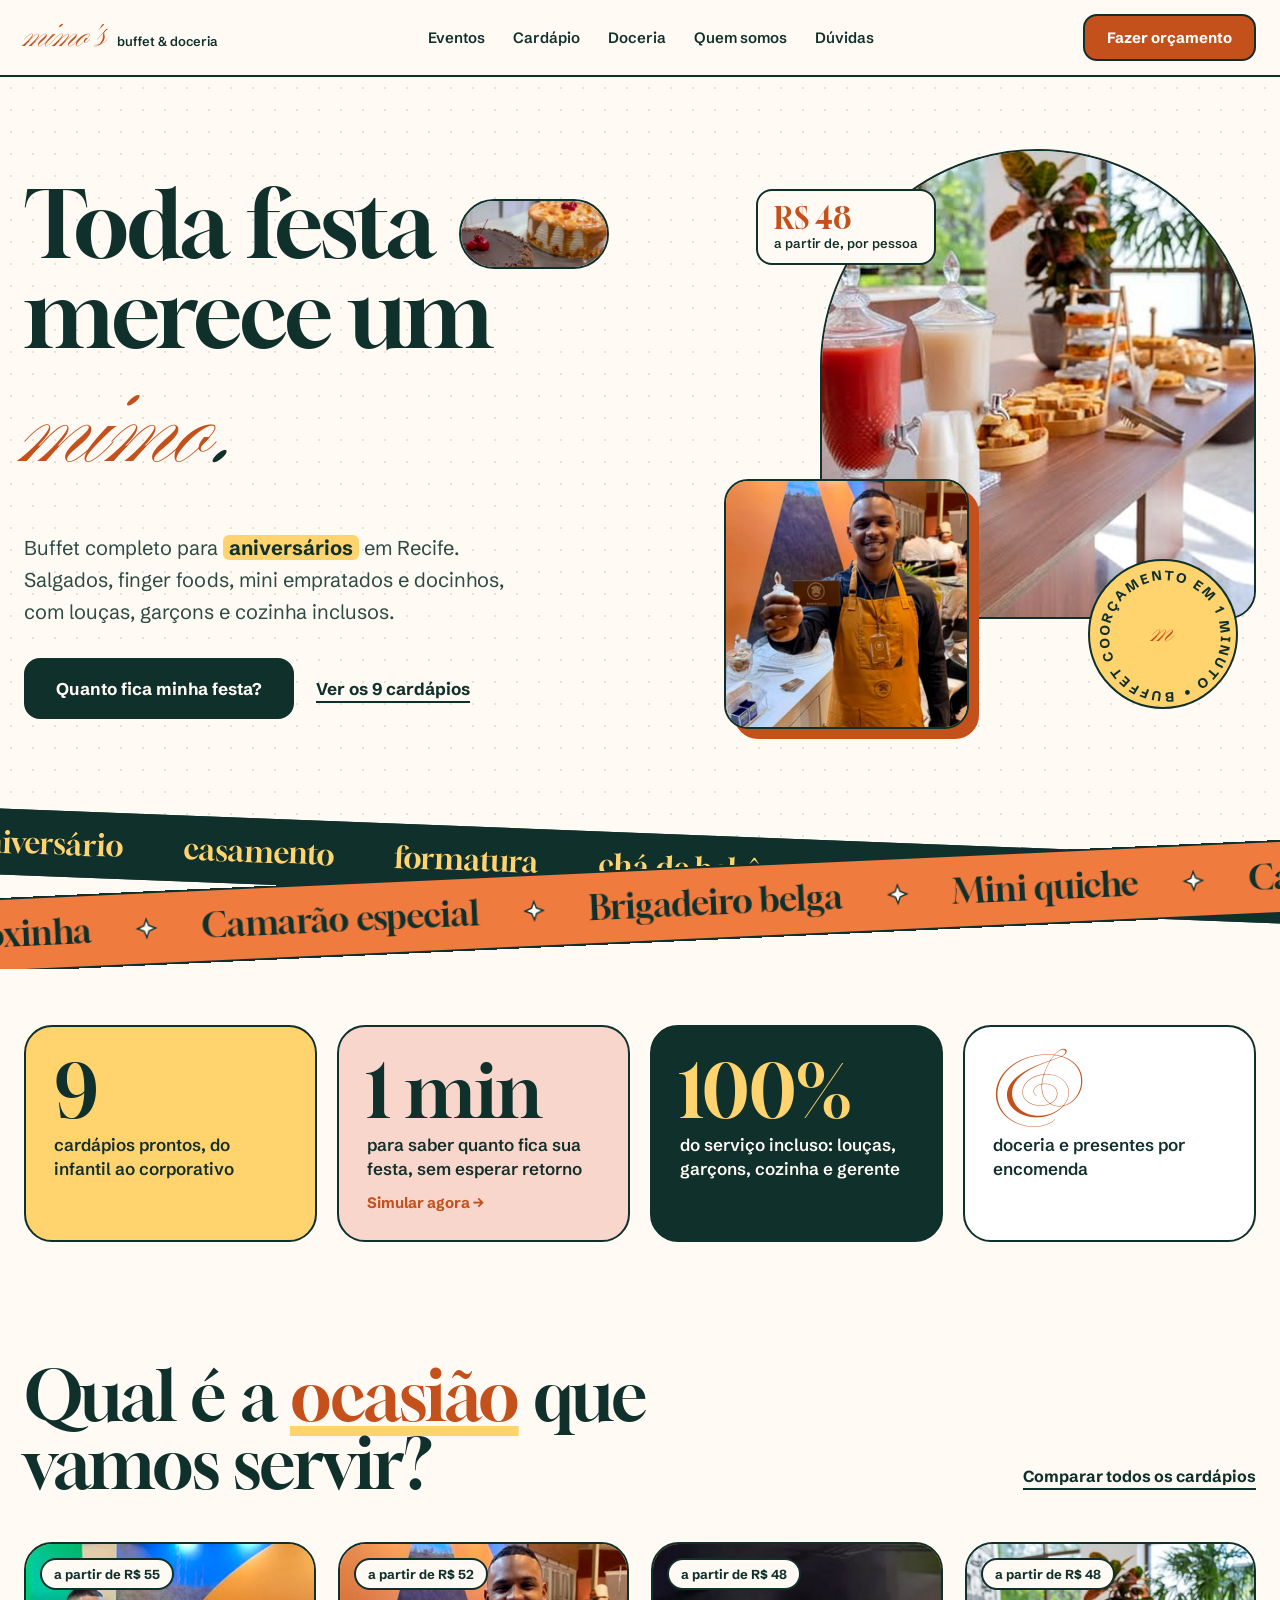
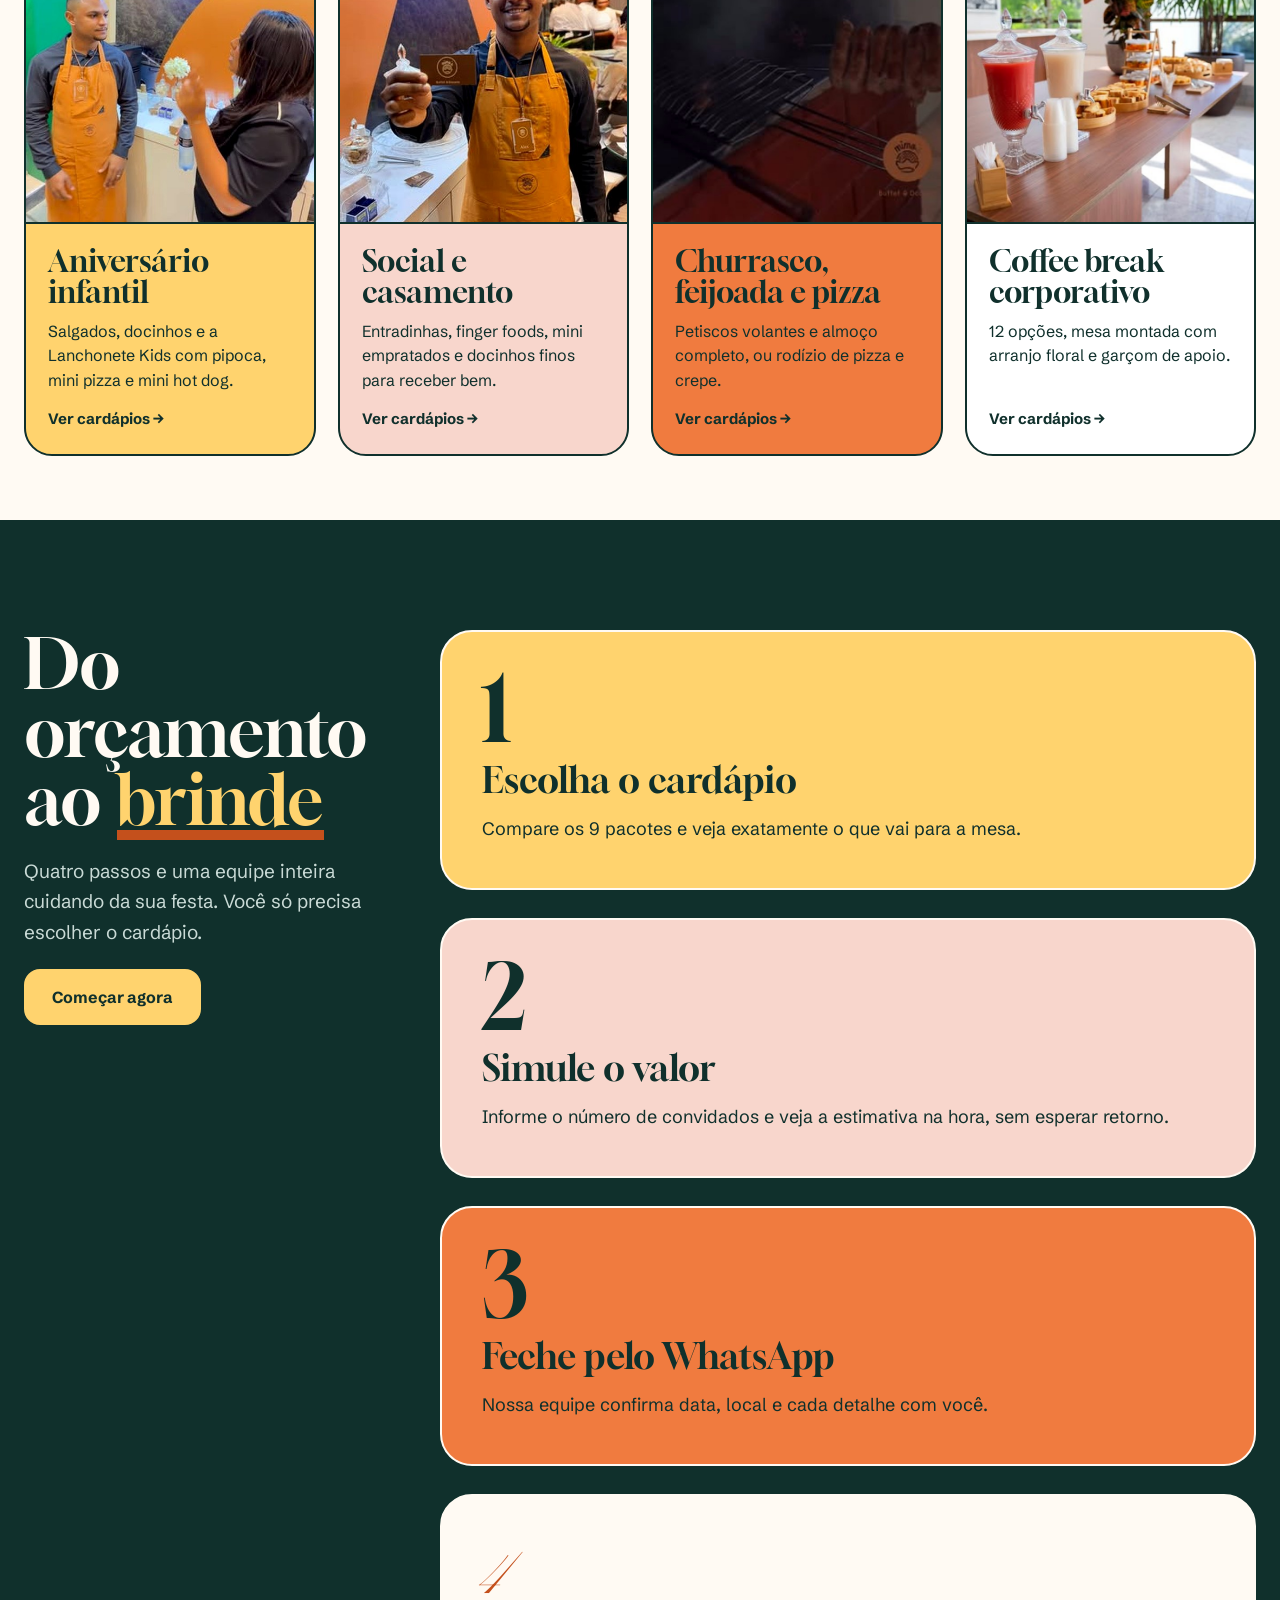
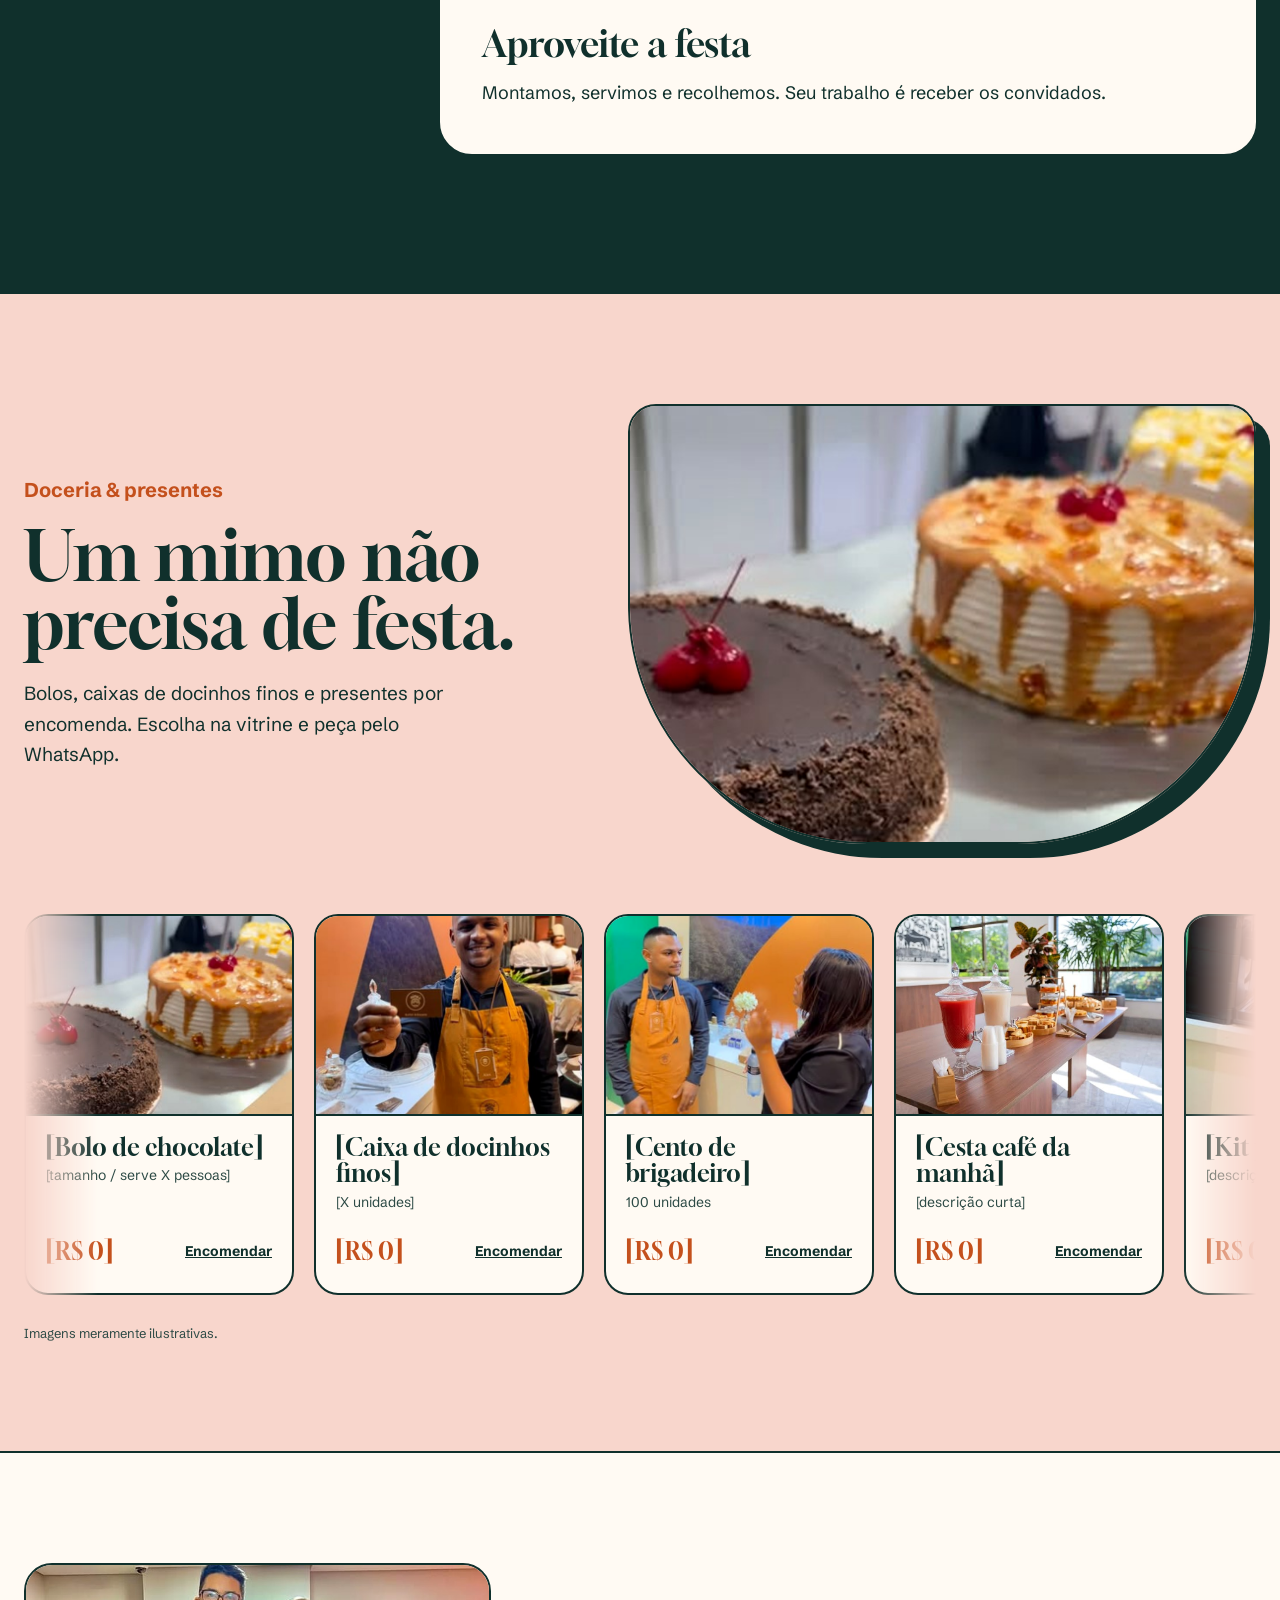
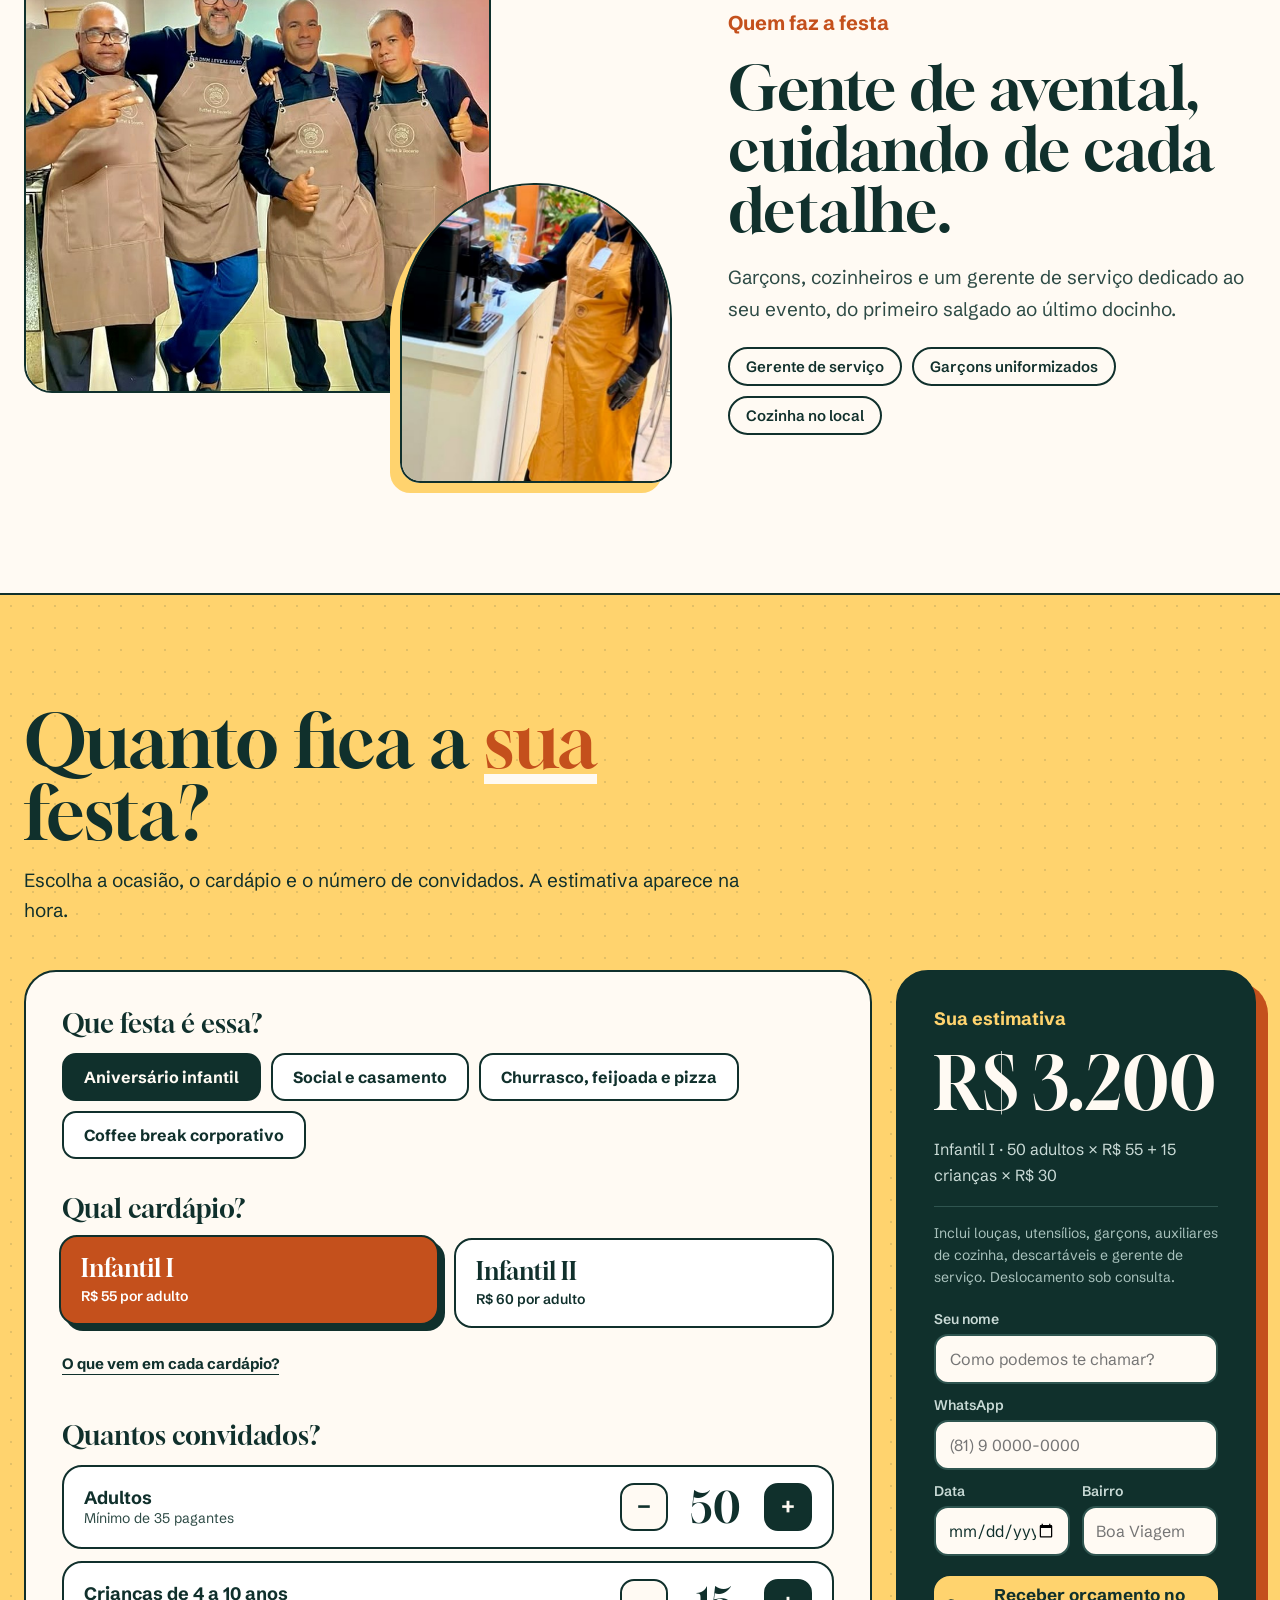
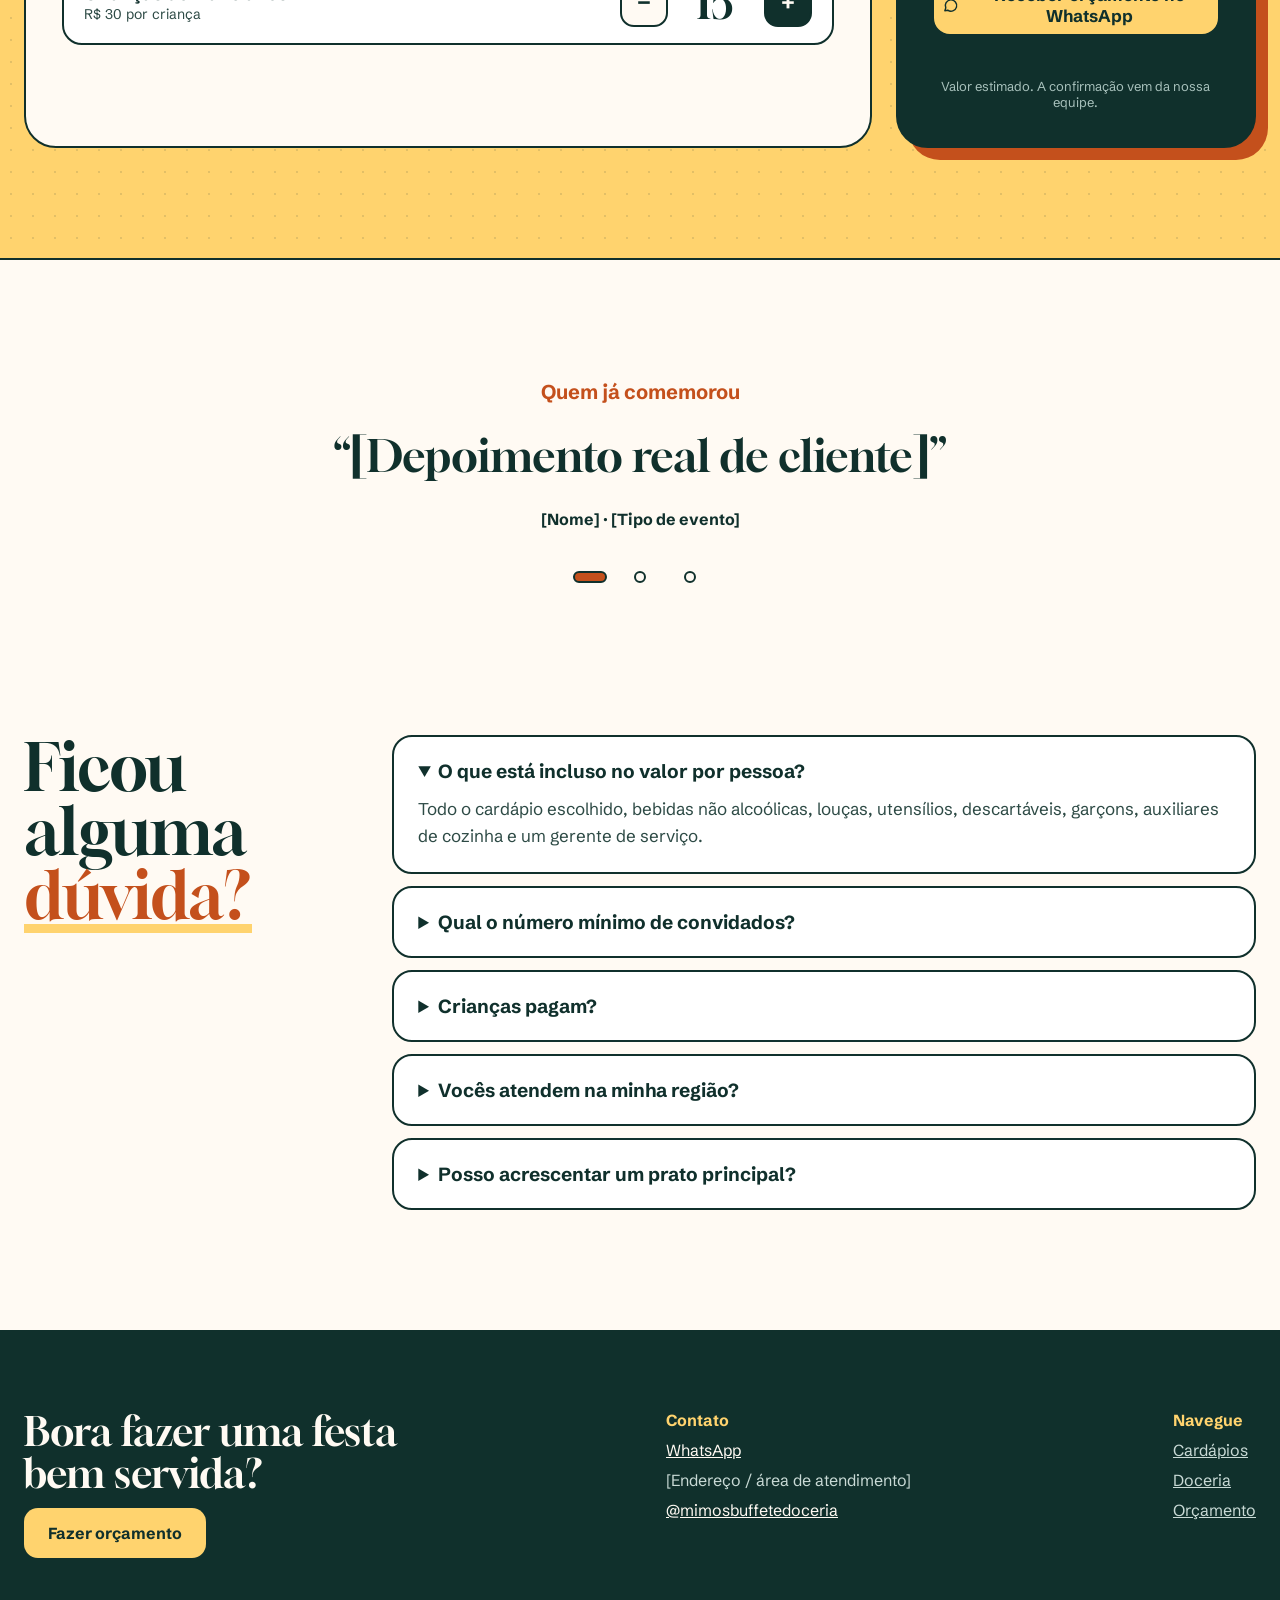
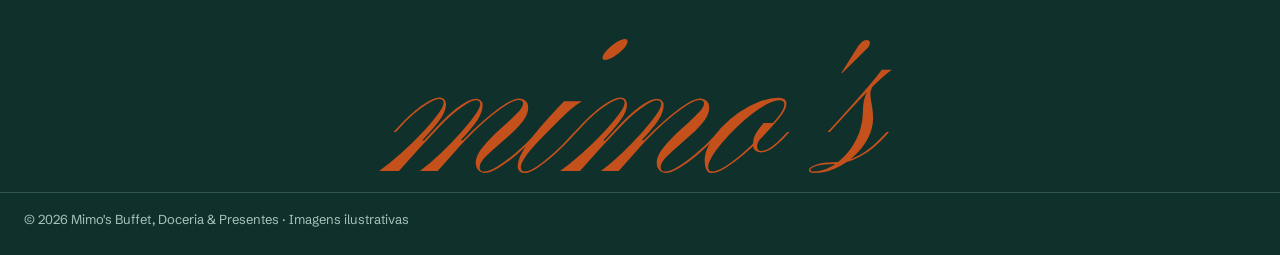
==== index.html @ 60d262df "Add files via upload" ====
<!doctype html>
<html lang="pt-BR">
<head>
<meta charset="utf-8">
<meta name="viewport" content="width=device-width, initial-scale=1">
<title>Mimo's Buffet &amp; Doceria | Buffet completo para festas em Recife</title>
<meta name="description" content="Buffet completo para aniversários, casamentos, chás de bebê e eventos corporativos em Recife. 9 cardápios a partir de R$ 48 por pessoa, com louças, garçons e cozinha inclusos. Simule seu orçamento em 1 minuto.">
<meta property="og:title" content="Mimo's Buffet &amp; Doceria">
<meta property="og:description" content="Buffet completo para festas em Recife. Simule seu orçamento em 1 minuto.">
<meta property="og:image" content="img/mesa.jpg">
<meta property="og:type" content="website">
<meta name="theme-color" content="#10302C">
<link rel="preconnect" href="https://fonts.googleapis.com">
<link rel="preconnect" href="https://fonts.gstatic.com" crossorigin>
<link href="https://fonts.googleapis.com/css2?family=Gloock&amp;family=Ballet:opsz@16..72&amp;family=Schibsted+Grotesk:wght@400;500;600;700&amp;display=swap" rel="stylesheet">
<link rel="stylesheet" href="assets/site.css">
</head>
<body>
<div style="width: 100%; overflow-x: clip">

<header style="position: sticky; top: 0; z-index: 20; background: #FFFAF3; border-bottom: 2px solid #10302C">
<div class="m-hdr" style="max-width: 1280px; margin: 0 auto; padding: 14px 24px; display: flex; flex-wrap: wrap; align-items: center; justify-content: space-between; gap: 16px">
<a href="#topo" aria-label="Mimo's — início" style="text-decoration: none; display: flex; align-items: baseline; gap: 10px">
<span style="font-family: 'Ballet', cursive; font-size: 44px; line-height: 1; color: #C4501C">mimo's</span>
<span class="m-hide" style="font-size: 13px; font-weight: 600; color: #10302C">buffet &amp; doceria</span>
</a>
<nav class="m-hide" aria-label="Principal" style="display: flex; flex-wrap: wrap; gap: 28px; font-size: 15px; font-weight: 600">
<a href="#eventos" style="color: #10302C; text-decoration: none">Eventos</a>
<a href="cardapio.html" style="color: #10302C; text-decoration: none">Cardápio</a>
<a href="#doceria" style="color: #10302C; text-decoration: none">Doceria</a>
<a href="#equipe" style="color: #10302C; text-decoration: none">Quem somos</a>
<a href="#duvidas" style="color: #10302C; text-decoration: none">Dúvidas</a>
</nav>
<a class="btn" href="#orcamento" style="background: #C4501C; color: #FFFFFF; text-decoration: none; font-weight: 700; font-size: 15px; padding: 12px 22px; border: 2px solid #10302C; border-radius: 14px; min-height: 46px; display: inline-flex; align-items: center">Fazer orçamento</a>
</div>
</header>

<main>
<section id="topo" class="dots" style="position: relative; overflow: hidden">
<div class="m-hero" style="max-width: 1280px; margin: 0 auto; padding: 72px 24px 120px; display: flex; flex-wrap: wrap; gap: 48px; align-items: center">
<div style="flex: 1 1 560px; min-width: 0; display: flex; flex-direction: column; gap: 30px">
<h1 class="rise" style="margin: 0; font-family: 'Gloock', serif; font-weight: 400; font-size: clamp(52px, 8vw, 92px); line-height: 0.98; letter-spacing: -0.02em">Toda festa
<span class="m-pill" style="display: inline-block; vertical-align: middle; width: 150px; height: 70px; border-radius: 999px; overflow: hidden; border: 2px solid #10302C; margin: 0 6px"><img src="img/bolos.jpg" alt="" style="width: 100%; height: 100%; object-fit: cover; display: block"></span>
merece um
<span style="display: block; font-family: 'Ballet', cursive; font-size: clamp(100px, 13vw, 150px); line-height: 0.9; color: #C4501C; margin-top: 8px">mimo<span style="color: #10302C">.</span></span>
</h1>
<p class="rise d1" style="margin: 0; font-size: 20px; line-height: 1.6; color: #2D4A45; max-width: 520px">Buffet completo para <span class="word" id="word">aniversários</span> em Recife. Salgados, finger foods, mini empratados e docinhos, com louças, garçons e cozinha inclusos.</p>
<div class="rise d2" style="display: flex; flex-wrap: wrap; gap: 14px; align-items: center">
<a class="btn" href="#orcamento" style="background: #10302C; color: #FFFAF3; text-decoration: none; font-weight: 700; font-size: 17px; padding: 18px 30px; border: 2px solid #10302C; border-radius: 16px; min-height: 56px; display: inline-flex; align-items: center">Quanto fica minha festa?</a>
<a href="cardapio.html" style="color: #10302C; font-weight: 700; font-size: 17px; text-decoration-thickness: 2px; text-underline-offset: 6px; min-height: 44px; display: inline-flex; align-items: center; padding: 0 8px">Ver os 9 cardápios</a>
</div>
</div>

<div class="rise d2 m-hvis" style="flex: 1 1 440px; min-width: 0; position: relative; height: 600px">
<div class="px m-arch" style="position: absolute; right: 0; top: 0; width: 82%; height: 470px; border-radius: 220px 220px 28px 28px; overflow: hidden; border: 2px solid #10302C; background: #F8D6CC">
<img class="slide on" src="img/mesa.jpg" alt="Mesa de coffee break montada pelo Mimo's">
<img class="slide" src="img/bolos.jpg" alt="Bolos da doceria Mimo's" loading="lazy">
<img class="slide" src="img/atendimento.jpg" alt="Equipe servindo doces em evento" loading="lazy">
<img class="slide" src="img/cafe.jpg" alt="Atendente preparando café no evento" loading="lazy">
</div>
<div class="pxs m-small" style="position: absolute; left: 0; bottom: 20px; width: 46%; height: 250px; border-radius: 24px; overflow: hidden; border: 2px solid #10302C; box-shadow: 10px 10px 0 #C4501C; background: #FFD36E">
<img src="img/servico.jpg" alt="Garçom do Mimo's apresentando um doce" style="width: 100%; height: 100%; object-fit: cover; display: block">
</div>
<div class="m-badge" style="position: absolute; right: 18px; bottom: 40px; width: 150px; height: 150px; background: #FFD36E; border: 2px solid #10302C; border-radius: 999px; display: flex; align-items: center; justify-content: center">
<svg class="spin" aria-hidden="true" width="150" height="150" viewBox="0 0 150 150" style="position: absolute; inset: 0"><defs><path id="circ" d="M75,75 m-56,0 a56,56 0 1,1 112,0 a56,56 0 1,1 -112,0"/></defs><text font-family="Schibsted Grotesk, sans-serif" font-size="13.5" font-weight="700" letter-spacing="2.4" fill="#10302C"><textPath href="#circ">ORÇAMENTO EM 1 MINUTO • BUFFET COMPLETO • </textPath></text></svg>
<span style="font-family: 'Ballet', cursive; font-size: 40px; color: #C4501C; position: relative">m</span>
</div>
<div class="float m-float" style="position: absolute; left: 6%; top: 40px; background: #FFFAF3; border: 2px solid #10302C; border-radius: 16px; padding: 12px 16px; display: flex; flex-direction: column; gap: 2px">
<span style="font-family: 'Gloock', serif; font-size: 30px; line-height: 1; color: #C4501C">R$ 48</span>
<span style="font-size: 13px; font-weight: 600">a partir de, por pessoa</span>
</div>
</div>
</div>
</section>

<div aria-hidden="true" style="position: relative; height: 170px; margin-top: -70px; overflow: hidden">
<div style="position: absolute; left: -5%; right: -5%; top: 34px; background: #10302C; transform: rotate(2.2deg); padding: 16px 0; border-top: 2px solid #10302C; border-bottom: 2px solid #10302C">
<div class="mqr" id="ribbonB"></div>
</div>
<div style="position: absolute; left: -5%; right: -5%; top: 70px; background: #F07B3F; transform: rotate(-2.6deg); padding: 18px 0; border-top: 2px solid #10302C; border-bottom: 2px solid #10302C">
<div class="mq" id="ribbonA"></div>
</div>
</div>

<section aria-label="Destaques" style="max-width: 1280px; margin: 0 auto; padding: 56px 24px 24px">
<div style="display: grid; grid-template-columns: repeat(auto-fit, minmax(230px, 1fr)); gap: 20px">
<div class="rv m-numcard" style="background: #FFD36E; border: 2px solid #10302C; border-radius: 28px; padding: 28px; display: flex; flex-direction: column; gap: 6px"><span style="font-family: 'Gloock', serif; font-size: clamp(44px, 6vw, 72px); line-height: 1">9</span><span style="font-size: 17px; font-weight: 600; line-height: 1.4">cardápios prontos, do infantil ao corporativo</span></div>
<a class="rv card m-numcard" href="#orcamento" style="text-decoration: none; color: #10302C; background: #F8D6CC; border: 2px solid #10302C; border-radius: 28px; padding: 28px; display: flex; flex-direction: column; gap: 6px"><span style="font-family: 'Gloock', serif; font-size: clamp(44px, 6vw, 72px); line-height: 1">1 min</span><span style="font-size: 17px; font-weight: 600; line-height: 1.4">para saber quanto fica sua festa, sem esperar retorno</span><span style="font-size: 15px; font-weight: 700; color: #C4501C; margin-top: 6px">Simular agora →</span></a>
<div class="rv m-numcard" style="background: #10302C; color: #FFFAF3; border: 2px solid #10302C; border-radius: 28px; padding: 28px; display: flex; flex-direction: column; gap: 6px"><span style="font-family: 'Gloock', serif; font-size: clamp(44px, 6vw, 72px); line-height: 1; color: #FFD36E">100%</span><span style="font-size: 17px; font-weight: 600; line-height: 1.4">do serviço incluso: louças, garçons, cozinha e gerente</span></div>
<div class="rv m-numcard" style="background: #FFFFFF; border: 2px solid #10302C; border-radius: 28px; padding: 28px; display: flex; flex-direction: column; gap: 6px"><span style="font-family: 'Ballet', cursive; font-size: clamp(44px, 6vw, 72px); line-height: 1; color: #C4501C">&amp;</span><span style="font-size: 17px; font-weight: 600; line-height: 1.4">doceria e presentes por encomenda</span></div>
</div>
</section>

<section id="eventos" class="m-sec" style="max-width: 1280px; margin: 0 auto; padding: 96px 24px 64px">
<div class="rv m-mb" style="display: flex; flex-wrap: wrap; justify-content: space-between; align-items: flex-end; gap: 24px; margin-bottom: 44px">
<h2 style="margin: 0; font-family: 'Gloock', serif; font-weight: 400; font-size: clamp(40px, 6vw, 68px); line-height: 1; letter-spacing: -0.015em; max-width: 760px">Qual é a <span style="color: #C4501C; text-decoration: underline; text-decoration-color: #FFD36E; text-decoration-thickness: 0.14em; text-underline-offset: 0.08em; text-decoration-skip-ink: none">ocasião</span> que vamos servir?</h2>
<a href="cardapio.html" style="color: #10302C; font-weight: 700; font-size: 16px; text-underline-offset: 6px; text-decoration-thickness: 2px; min-height: 44px; display: inline-flex; align-items: center">Comparar todos os cardápios</a>
</div>
<div style="display: grid; grid-template-columns: repeat(auto-fit, minmax(min(100%, 270px), 1fr)); gap: 22px">
<a class="card rv" href="cardapio.html#infantil" style="text-decoration: none; color: #10302C; background: #FFD36E; border: 2px solid #10302C; border-radius: 28px; overflow: hidden; display: flex; flex-direction: column">
<div style="height: 280px; overflow: hidden; border-bottom: 2px solid #10302C; position: relative"><img src="img/atendimento.jpg" alt="Equipe servindo doces" loading="lazy" style="width: 100%; height: 100%; object-fit: cover; display: block"><span style="position: absolute; left: 14px; top: 14px; background: #FFFAF3; border: 2px solid #10302C; border-radius: 999px; padding: 6px 12px; font-size: 13px; font-weight: 700">a partir de R$ 55</span></div>
<div style="padding: 22px 22px 26px; display: flex; flex-direction: column; gap: 10px; flex-grow: 1"><h3 style="margin: 0; font-family: 'Gloock', serif; font-weight: 400; font-size: 30px; line-height: 1.05">Aniversário infantil</h3><p style="margin: 0; font-size: 16px; line-height: 1.55; flex-grow: 1">Salgados, docinhos e a Lanchonete Kids com pipoca, mini pizza e mini hot dog.</p><span style="font-weight: 700; font-size: 15px; margin-top: 6px">Ver cardápios →</span></div>
</a>
<a class="card rv" href="cardapio.html#social" style="text-decoration: none; color: #10302C; background: #F8D6CC; border: 2px solid #10302C; border-radius: 28px; overflow: hidden; display: flex; flex-direction: column">
<div style="height: 280px; overflow: hidden; border-bottom: 2px solid #10302C; position: relative"><img src="img/servico.jpg" alt="Garçom apresentando doce fino" loading="lazy" style="width: 100%; height: 100%; object-fit: cover; display: block"><span style="position: absolute; left: 14px; top: 14px; background: #FFFAF3; border: 2px solid #10302C; border-radius: 999px; padding: 6px 12px; font-size: 13px; font-weight: 700">a partir de R$ 52</span></div>
<div style="padding: 22px 22px 26px; display: flex; flex-direction: column; gap: 10px; flex-grow: 1"><h3 style="margin: 0; font-family: 'Gloock', serif; font-weight: 400; font-size: 30px; line-height: 1.05">Social e casamento</h3><p style="margin: 0; font-size: 16px; line-height: 1.55; flex-grow: 1">Entradinhas, finger foods, mini empratados e docinhos finos para receber bem.</p><span style="font-weight: 700; font-size: 15px; margin-top: 6px">Ver cardápios →</span></div>
</a>
<a class="card rv" href="cardapio.html#tematico" style="text-decoration: none; color: #10302C; background: #F07B3F; border: 2px solid #10302C; border-radius: 28px; overflow: hidden; display: flex; flex-direction: column">
<div style="height: 280px; overflow: hidden; border-bottom: 2px solid #10302C; position: relative"><img src="img/brasa.jpg" alt="Linguiças na brasa" loading="lazy" style="width: 100%; height: 100%; object-fit: cover; display: block"><span style="position: absolute; left: 14px; top: 14px; background: #FFFAF3; border: 2px solid #10302C; border-radius: 999px; padding: 6px 12px; font-size: 13px; font-weight: 700">a partir de R$ 48</span></div>
<div style="padding: 22px 22px 26px; display: flex; flex-direction: column; gap: 10px; flex-grow: 1"><h3 style="margin: 0; font-family: 'Gloock', serif; font-weight: 400; font-size: 30px; line-height: 1.05">Churrasco, feijoada e pizza</h3><p style="margin: 0; font-size: 16px; line-height: 1.55; flex-grow: 1">Petiscos volantes e almoço completo, ou rodízio de pizza e crepe.</p><span style="font-weight: 700; font-size: 15px; margin-top: 6px">Ver cardápios →</span></div>
</a>
<a class="card rv" href="cardapio.html#corporativo" style="text-decoration: none; color: #10302C; background: #FFFFFF; border: 2px solid #10302C; border-radius: 28px; overflow: hidden; display: flex; flex-direction: column">
<div style="height: 280px; overflow: hidden; border-bottom: 2px solid #10302C; position: relative"><img src="img/mesa.jpg" alt="Mesa de coffee break" loading="lazy" style="width: 100%; height: 100%; object-fit: cover; display: block"><span style="position: absolute; left: 14px; top: 14px; background: #FFFAF3; border: 2px solid #10302C; border-radius: 999px; padding: 6px 12px; font-size: 13px; font-weight: 700">a partir de R$ 48</span></div>
<div style="padding: 22px 22px 26px; display: flex; flex-direction: column; gap: 10px; flex-grow: 1"><h3 style="margin: 0; font-family: 'Gloock', serif; font-weight: 400; font-size: 30px; line-height: 1.05">Coffee break corporativo</h3><p style="margin: 0; font-size: 16px; line-height: 1.55; flex-grow: 1">12 opções, mesa montada com arranjo floral e garçom de apoio.</p><span style="font-weight: 700; font-size: 15px; margin-top: 6px">Ver cardápios →</span></div>
</a>
</div>
</section>

<section id="como-funciona" style="background: #10302C; color: #FFFAF3">
<div class="m-sec" style="max-width: 1280px; margin: 0 auto; padding: 110px 24px 140px; display: flex; flex-wrap: wrap; gap: 56px; align-items: flex-start">
<div class="m-stickyoff" style="flex: 1 1 360px; min-width: 0; position: sticky; top: 120px; display: flex; flex-direction: column; gap: 22px">
<h2 style="margin: 0; font-family: 'Gloock', serif; font-weight: 400; font-size: clamp(40px, 6vw, 68px); line-height: 1">Do orçamento ao <span style="color: #FFD36E; text-decoration: underline; text-decoration-color: #C4501C; text-decoration-thickness: 0.14em; text-underline-offset: 0.08em; text-decoration-skip-ink: none">brinde</span></h2>
<p style="margin: 0; font-size: 19px; line-height: 1.6; color: #C9DAD6; max-width: 420px">Quatro passos e uma equipe inteira cuidando da sua festa. Você só precisa escolher o cardápio.</p>
<a class="btn" href="#orcamento" style="align-self: flex-start; background: #FFD36E; color: #10302C; text-decoration: none; font-weight: 700; font-size: 16px; padding: 16px 26px; border: 2px solid #FFD36E; border-radius: 16px; min-height: 52px; display: inline-flex; align-items: center">Começar agora</a>
</div>
<ol class="m-steps" style="flex: 999 1 520px; min-width: 0; list-style: none; margin: 0; padding: 0; display: flex; flex-direction: column; gap: 28px">
<li style="position: sticky; top: 110px; background: #FFD36E; color: #10302C; border: 2px solid #FFFAF3; border-radius: 32px; padding: 40px; min-height: 260px; display: flex; flex-direction: column; gap: 14px"><span style="font-family: 'Gloock', serif; font-size: 90px; line-height: 0.8">1</span><strong style="font-family: 'Gloock', serif; font-weight: 400; font-size: 36px">Escolha o cardápio</strong><span style="font-size: 18px; line-height: 1.55">Compare os 9 pacotes e veja exatamente o que vai para a mesa.</span></li>
<li style="position: sticky; top: 140px; background: #F8D6CC; color: #10302C; border: 2px solid #FFFAF3; border-radius: 32px; padding: 40px; min-height: 260px; display: flex; flex-direction: column; gap: 14px"><span style="font-family: 'Gloock', serif; font-size: 90px; line-height: 0.8">2</span><strong style="font-family: 'Gloock', serif; font-weight: 400; font-size: 36px">Simule o valor</strong><span style="font-size: 18px; line-height: 1.55">Informe o número de convidados e veja a estimativa na hora, sem esperar retorno.</span></li>
<li style="position: sticky; top: 170px; background: #F07B3F; color: #10302C; border: 2px solid #FFFAF3; border-radius: 32px; padding: 40px; min-height: 260px; display: flex; flex-direction: column; gap: 14px"><span style="font-family: 'Gloock', serif; font-size: 90px; line-height: 0.8">3</span><strong style="font-family: 'Gloock', serif; font-weight: 400; font-size: 36px">Feche pelo WhatsApp</strong><span style="font-size: 18px; line-height: 1.55">Nossa equipe confirma data, local e cada detalhe com você.</span></li>
<li style="position: sticky; top: 200px; background: #FFFAF3; color: #10302C; border: 2px solid #FFFAF3; border-radius: 32px; padding: 40px; min-height: 260px; display: flex; flex-direction: column; gap: 14px"><span style="font-family: 'Ballet', cursive; font-size: 90px; line-height: 0.8; color: #C4501C">4</span><strong style="font-family: 'Gloock', serif; font-weight: 400; font-size: 36px">Aproveite a festa</strong><span style="font-size: 18px; line-height: 1.55">Montamos, servimos e recolhemos. Seu trabalho é receber os convidados.</span></li>
</ol>
</div>
</section>

<section id="doceria" style="background: #F8D6CC; border-bottom: 2px solid #10302C">
<div class="m-sec" style="max-width: 1280px; margin: 0 auto; padding: 110px 24px">
<div class="m-mb" style="display: flex; flex-wrap: wrap; gap: 56px; align-items: center; margin-bottom: 56px">
<div class="rv" style="flex: 1 1 380px; min-width: 0; display: flex; flex-direction: column; gap: 20px">
<span style="font-size: 20px; font-weight: 700; line-height: 1.2; color: #C4501C">Doceria &amp; presentes</span>
<h2 style="margin: 0; font-family: 'Gloock', serif; font-weight: 400; font-size: clamp(40px, 6vw, 68px); line-height: 1">Um mimo não precisa de festa.</h2>
<p style="margin: 0; font-size: 19px; line-height: 1.6; max-width: 460px">Bolos, caixas de docinhos finos e presentes por encomenda. Escolha na vitrine e peça pelo WhatsApp.</p>
</div>
<div class="m-arch2" style="flex: 1 1 460px; min-width: 0; height: 440px; border-radius: 28px 28px 240px 240px; overflow: hidden; border: 2px solid #10302C; box-shadow: 14px 14px 0 #10302C">
<img class="grow" src="img/bolos.jpg" alt="Bolo de chocolate com cereja e bolo de doce de leite" loading="lazy" style="width: 100%; height: 100%; object-fit: cover; display: block">
</div>
</div>
<div class="slwrap" aria-label="Vitrine da doceria" style="padding: 14px 0 22px">
<div class="sl" id="sweets"></div>
</div>
<p style="margin: 8px 0 0; font-size: 13px; color: #2D4A45">Imagens meramente ilustrativas.</p>
</div>
</section>

<section id="equipe" class="m-sec" style="max-width: 1280px; margin: 0 auto; padding: 110px 24px">
<div style="display: flex; flex-wrap: wrap; gap: 56px; align-items: center">
<div class="m-vis2" style="flex: 1 1 520px; min-width: 0; position: relative; height: 520px">
<div class="px" style="position: absolute; left: 0; top: 0; width: 72%; height: 430px; border-radius: 28px; overflow: hidden; border: 2px solid #10302C"><img src="img/equipe.jpg" alt="Equipe do Mimo's de avental" loading="lazy" style="width: 100%; height: 100%; object-fit: cover; display: block"></div>
<div class="pxs" style="position: absolute; right: 0; bottom: 0; width: 42%; height: 300px; border-radius: 160px 160px 24px 24px; overflow: hidden; border: 2px solid #10302C; box-shadow: -10px 10px 0 #FFD36E"><img src="img/cafe.jpg" alt="Atendente preparando café" loading="lazy" style="width: 100%; height: 100%; object-fit: cover; display: block"></div>
</div>
<div class="rv" style="flex: 1 1 400px; min-width: 0; display: flex; flex-direction: column; gap: 22px">
<span style="font-size: 20px; font-weight: 700; line-height: 1.2; color: #C4501C">Quem faz a festa</span>
<h2 style="margin: 0; font-family: 'Gloock', serif; font-weight: 400; font-size: clamp(38px, 5vw, 60px); line-height: 1.02">Gente de avental, cuidando de cada detalhe.</h2>
<p style="margin: 0; font-size: 19px; line-height: 1.65; color: #2D4A45">Garçons, cozinheiros e um gerente de serviço dedicado ao seu evento, do primeiro salgado ao último docinho.</p>
<div style="display: flex; flex-wrap: wrap; gap: 10px">
<span style="border: 2px solid #10302C; border-radius: 999px; padding: 8px 16px; font-weight: 600; font-size: 15px">Gerente de serviço</span>
<span style="border: 2px solid #10302C; border-radius: 999px; padding: 8px 16px; font-weight: 600; font-size: 15px">Garçons uniformizados</span>
<span style="border: 2px solid #10302C; border-radius: 999px; padding: 8px 16px; font-weight: 600; font-size: 15px">Cozinha no local</span>
</div>
</div>
</div>
</section>

<section id="orcamento" class="dots" style="background-color: #FFD36E; border-top: 2px solid #10302C; border-bottom: 2px solid #10302C">
<div class="m-sec" style="max-width: 1280px; margin: 0 auto; padding: 110px 24px">
<div class="rv m-mb" style="display: flex; flex-direction: column; gap: 16px; margin-bottom: 44px; max-width: 760px">
<h2 style="margin: 0; font-family: 'Gloock', serif; font-weight: 400; font-size: clamp(44px, 6vw, 72px); line-height: 1">Quanto fica a <span style="color: #C4501C; text-decoration: underline; text-decoration-color: #FFFAF3; text-decoration-thickness: 0.14em; text-underline-offset: 0.08em; text-decoration-skip-ink: none">sua</span> festa?</h2>
<p style="margin: 0; font-size: 19px; line-height: 1.6">Escolha a ocasião, o cardápio e o número de convidados. A estimativa aparece na hora.</p>
</div>

<div style="display: flex; flex-wrap: wrap; gap: 24px; align-items: stretch">
<div class="m-box" style="flex: 999 1 560px; min-width: 0; background: #FFFAF3; border: 2px solid #10302C; border-radius: 32px; padding: 36px; display: flex; flex-direction: column; gap: 34px">
<fieldset style="border: 0; margin: 0; padding: 0; display: flex; flex-direction: column; gap: 12px">
<legend style="font-family: 'Gloock', serif; font-size: 26px; padding: 0; margin-bottom: 14px">Que festa é essa?</legend>
<div id="catChips" style="display: flex; flex-wrap: wrap; gap: 10px"></div>
</fieldset>
<fieldset style="border: 0; margin: 0; padding: 0; display: flex; flex-direction: column; gap: 14px">
<legend style="font-family: 'Gloock', serif; font-size: 26px; padding: 0; margin-bottom: 14px">Qual cardápio?</legend>
<div id="pkgChips" style="display: grid; grid-template-columns: repeat(auto-fit, minmax(170px, 1fr)); gap: 12px"></div>
<a href="cardapio.html" style="font-size: 15px; font-weight: 700; color: #10302C; text-underline-offset: 5px; align-self: flex-start; min-height: 44px; display: inline-flex; align-items: center">O que vem em cada cardápio?</a>
</fieldset>
<fieldset style="border: 0; margin: 0; padding: 0; display: flex; flex-direction: column; gap: 12px">
<legend style="font-family: 'Gloock', serif; font-size: 26px; padding: 0; margin-bottom: 14px">Quantos convidados?</legend>
<div style="display: flex; flex-wrap: wrap; justify-content: space-between; align-items: center; gap: 12px; padding: 16px 20px; background: #FFFFFF; border: 2px solid #10302C; border-radius: 20px">
<div><div style="font-size: 18px; font-weight: 700">Adultos</div><div style="font-size: 14px; color: #2D4A45">Mínimo de 35 pagantes</div></div>
<div style="display: flex; align-items: center; gap: 16px">
<button class="btn" type="button" aria-label="Menos 5 adultos" data-step="adults:-5" style="width: 48px; height: 48px; border-radius: 14px; border: 2px solid #10302C; background: #FFFAF3; font-size: 22px; font-weight: 700; color: #10302C; cursor: pointer">−</button>
<span id="adults" aria-live="polite" style="font-family: 'Gloock', serif; font-size: 42px; min-width: 64px; text-align: center; line-height: 1">50</span>
<button class="btn" type="button" aria-label="Mais 5 adultos" data-step="adults:5" style="width: 48px; height: 48px; border-radius: 14px; border: 2px solid #10302C; background: #10302C; font-size: 22px; font-weight: 700; color: #FFFAF3; cursor: pointer">+</button>
</div>
</div>
<div id="kidsRow" style="display: flex; flex-wrap: wrap; justify-content: space-between; align-items: center; gap: 12px; padding: 16px 20px; background: #FFFFFF; border: 2px solid #10302C; border-radius: 20px">
<div><div style="font-size: 18px; font-weight: 700">Crianças de 4 a 10 anos</div><div style="font-size: 14px; color: #2D4A45"><span id="kidPrice">R$ 30</span> por criança</div></div>
<div style="display: flex; align-items: center; gap: 16px">
<button class="btn" type="button" aria-label="Menos 1 criança" data-step="kids:-1" style="width: 48px; height: 48px; border-radius: 14px; border: 2px solid #10302C; background: #FFFAF3; font-size: 22px; font-weight: 700; color: #10302C; cursor: pointer">−</button>
<span id="kids" aria-live="polite" style="font-family: 'Gloock', serif; font-size: 42px; min-width: 64px; text-align: center; line-height: 1">15</span>
<button class="btn" type="button" aria-label="Mais 1 criança" data-step="kids:1" style="width: 48px; height: 48px; border-radius: 14px; border: 2px solid #10302C; background: #10302C; font-size: 22px; font-weight: 700; color: #FFFAF3; cursor: pointer">+</button>
</div>
</div>
</fieldset>
</div>

<aside class="m-box" style="flex: 1 1 360px; min-width: 0; background: #10302C; color: #FFFAF3; border: 2px solid #10302C; border-radius: 32px; padding: 36px; display: flex; flex-direction: column; gap: 18px; box-shadow: 12px 12px 0 #C4501C">
<span style="font-size: 18px; font-weight: 700; line-height: 1.2; color: #FFD36E">Sua estimativa</span>
<div id="total" aria-live="polite" style="font-family: 'Gloock', serif; font-size: clamp(44px, 6vw, 72px); line-height: 1">R$ 0</div>
<div id="summary" style="font-size: 16px; color: #C9DAD6; line-height: 1.6"></div>
<div style="font-size: 14px; color: #A9C2BD; line-height: 1.55; border-top: 1px solid #2F5550; padding-top: 16px">Inclui louças, utensílios, garçons, auxiliares de cozinha, descartáveis e gerente de serviço. Deslocamento sob consulta.</div>
<form id="leadForm" novalidate style="display: flex; flex-direction: column; gap: 12px; margin-top: 4px">
<label style="display: flex; flex-direction: column; gap: 6px; font-size: 14px; font-weight: 600; color: #C9DAD6">Seu nome<input name="nome" type="text" autocomplete="name" required placeholder="Como podemos te chamar?" style="height: 50px; border-radius: 14px; border: 2px solid #2F5550; background: #FFFAF3; padding: 0 14px; font-size: 16px; font-family: inherit; color: #10302C"></label>
<label style="display: flex; flex-direction: column; gap: 6px; font-size: 14px; font-weight: 600; color: #C9DAD6">WhatsApp<input name="whats" type="tel" autocomplete="tel" inputmode="tel" required placeholder="(81) 9 0000-0000" style="height: 50px; border-radius: 14px; border: 2px solid #2F5550; background: #FFFAF3; padding: 0 14px; font-size: 16px; font-family: inherit; color: #10302C"></label>
<div class="m-daterow" style="display: flex; gap: 12px">
<label style="flex: 1 1 0; min-width: 0; display: flex; flex-direction: column; gap: 6px; font-size: 14px; font-weight: 600; color: #C9DAD6">Data<input name="data" type="date" style="height: 50px; border-radius: 14px; border: 2px solid #2F5550; background: #FFFAF3; padding: 0 12px; font-size: 16px; font-family: inherit; min-width: 0; color: #10302C"></label>
<label style="flex: 1 1 0; min-width: 0; display: flex; flex-direction: column; gap: 6px; font-size: 14px; font-weight: 600; color: #C9DAD6">Bairro<input name="bairro" type="text" placeholder="Boa Viagem" style="height: 50px; border-radius: 14px; border: 2px solid #2F5550; background: #FFFAF3; padding: 0 12px; font-size: 16px; font-family: inherit; min-width: 0; color: #10302C"></label>
</div>
<button class="btn" type="submit" style="margin-top: 8px; height: 58px; border-radius: 16px; border: 2px solid #FFD36E; background: #FFD36E; color: #10302C; font-size: 17px; font-weight: 700; cursor: pointer; display: inline-flex; align-items: center; justify-content: center; gap: 10px">
<svg aria-hidden="true" width="20" height="20" viewBox="0 0 24 24" fill="none" stroke="#10302C" stroke-width="2" stroke-linecap="round" stroke-linejoin="round"><path d="M4 20l1.3-4A8 8 0 1 1 8 19.3z"/></svg>
Receber orçamento no WhatsApp</button>
<span id="formHint" class="hint" role="status"></span>
<span style="font-size: 13px; color: #A9C2BD; text-align: center">Valor estimado. A confirmação vem da nossa equipe.</span>
</form>
</aside>
</div>
</div>
</section>

<section aria-label="Depoimentos" class="m-sec" style="max-width: 1100px; margin: 0 auto; padding: 120px 24px 96px">
<div style="display: flex; flex-direction: column; align-items: center; text-align: center; gap: 26px">
<span style="font-size: 20px; font-weight: 700; line-height: 1.2; color: #C4501C">Quem já comemorou</span>
<blockquote id="quote" style="margin: 0; font-family: 'Gloock', serif; font-size: clamp(28px, 4vw, 44px); line-height: 1.2; max-width: 900px"></blockquote>
<span id="quoteWho" style="font-size: 16px; font-weight: 700"></span>
<div id="quoteDots" role="group" aria-label="Depoimentos" style="display: flex; gap: 6px"></div>
</div>
</section>

<section id="duvidas" style="max-width: 1280px; margin: 0 auto; padding: 40px 24px 120px; display: flex; flex-wrap: wrap; gap: 48px">
<div class="rv" style="flex: 1 1 320px; min-width: 0">
<h2 style="margin: 0; font-family: 'Gloock', serif; font-weight: 400; font-size: clamp(40px, 6vw, 64px); line-height: 1">Ficou alguma <span style="color: #C4501C; text-decoration: underline; text-decoration-color: #FFD36E; text-decoration-thickness: 0.14em; text-underline-offset: 0.08em; text-decoration-skip-ink: none">dúvida?</span></h2>
</div>
<div style="flex: 999 1 560px; min-width: 0; display: flex; flex-direction: column; gap: 12px">
<details open style="background: #FFFFFF; border: 2px solid #10302C; border-radius: 20px; padding: 22px 24px"><summary style="font-size: 19px; font-weight: 700; cursor: pointer">O que está incluso no valor por pessoa?</summary><p style="margin: 12px 0 0; font-size: 17px; line-height: 1.6; color: #2D4A45">Todo o cardápio escolhido, bebidas não alcoólicas, louças, utensílios, descartáveis, garçons, auxiliares de cozinha e um gerente de serviço.</p></details>
<details style="background: #FFFFFF; border: 2px solid #10302C; border-radius: 20px; padding: 22px 24px"><summary style="font-size: 19px; font-weight: 700; cursor: pointer">Qual o número mínimo de convidados?</summary><p style="margin: 12px 0 0; font-size: 17px; line-height: 1.6; color: #2D4A45">35 adultos pagantes.</p></details>
<details style="background: #FFFFFF; border: 2px solid #10302C; border-radius: 20px; padding: 22px 24px"><summary style="font-size: 19px; font-weight: 700; cursor: pointer">Crianças pagam?</summary><p style="margin: 12px 0 0; font-size: 17px; line-height: 1.6; color: #2D4A45">Crianças de 4 a 10 anos pagam um valor reduzido, que varia conforme o cardápio.</p></details>
<details style="background: #FFFFFF; border: 2px solid #10302C; border-radius: 20px; padding: 22px 24px"><summary style="font-size: 19px; font-weight: 700; cursor: pointer">Vocês atendem na minha região?</summary><p style="margin: 12px 0 0; font-size: 17px; line-height: 1.6; color: #2D4A45">[Área de atendimento]. O deslocamento é calculado conforme o local do evento.</p></details>
<details style="background: #FFFFFF; border: 2px solid #10302C; border-radius: 20px; padding: 22px 24px"><summary style="font-size: 19px; font-weight: 700; cursor: pointer">Posso acrescentar um prato principal?</summary><p style="margin: 12px 0 0; font-size: 17px; line-height: 1.6; color: #2D4A45">Sim. Carnes, frango, massas, peixes e camarão podem ser contratados junto com um cardápio Social, servidos como prato quente ou em mesa montada.</p></details>
</div>
</section>
</main>

<a class="m-cta" href="#orcamento"><svg aria-hidden="true" width="20" height="20" viewBox="0 0 24 24" fill="none" stroke="#FFFFFF" stroke-width="2" stroke-linecap="round" stroke-linejoin="round"><path d="M4 20l1.3-4A8 8 0 1 1 8 19.3z"/></svg>Quanto fica minha festa?</a>

<footer style="background: #10302C; color: #C9DAD6; overflow: hidden">
<div style="max-width: 1280px; margin: 0 auto; padding: 80px 24px 24px; display: flex; flex-wrap: wrap; justify-content: space-between; gap: 40px">
<div style="display: flex; flex-direction: column; gap: 14px; max-width: 380px">
<span style="font-family: 'Gloock', serif; font-size: 40px; line-height: 1.05; color: #FFFAF3">Bora fazer uma festa bem servida?</span>
<a class="btn" href="#orcamento" style="align-self: flex-start; background: #FFD36E; color: #10302C; text-decoration: none; font-weight: 700; font-size: 16px; padding: 14px 24px; border-radius: 14px; min-height: 50px; display: inline-flex; align-items: center">Fazer orçamento</a>
</div>
<div style="display: flex; flex-direction: column; gap: 10px; font-size: 16px">
<strong style="color: #FFD36E">Contato</strong>
<a id="footWhats" href="#orcamento" style="color: #FFFAF3">WhatsApp</a>
<span>[Endereço / área de atendimento]</span>
<a href="https://www.instagram.com/mimosbuffetedoceria/" target="_blank" rel="noopener" style="color: #FFFAF3">@mimosbuffetedoceria</a>
</div>
<div style="display: flex; flex-direction: column; gap: 10px; font-size: 16px">
<strong style="color: #FFD36E">Navegue</strong>
<a href="cardapio.html" style="color: #C9DAD6">Cardápios</a>
<a href="#doceria" style="color: #C9DAD6">Doceria</a>
<a href="#orcamento" style="color: #C9DAD6">Orçamento</a>
</div>
</div>
<div class="m-wordmark" aria-hidden="true" style="text-align: center; font-family: 'Ballet', cursive; font-size: 300px; line-height: 0.9; color: #C4501C; margin-bottom: -60px; white-space: nowrap">mimo's</div>
<div style="position: relative; max-width: 1280px; margin: 0 auto; padding: 18px 24px 28px; border-top: 1px solid #2F5550; font-size: 13px; color: #A9C2BD">© 2026 Mimo's Buffet, Doceria &amp; Presentes · Imagens ilustrativas</div>
</footer>
</div>

<script src="assets/config.js"></script>
<script src="assets/home.js"></script>
</body>
</html>
---- assets/site.css ----
*,*::before,*::after{box-sizing:border-box}
html{scroll-behavior:smooth;scroll-padding-top:84px}
body{margin:0;background:#FFFAF3;font-family:'Schibsted Grotesk',system-ui,sans-serif;color:#10302C;-webkit-font-smoothing:antialiased}
img{max-width:100%}
a{color:#C4501C}a:hover{color:#9A3D13}
button{font-family:inherit}
:focus-visible{outline:3px solid #C4501C;outline-offset:3px}
.dots{background-image:radial-gradient(#10302C1F 1.2px,transparent 1.3px);background-size:22px 22px}
@keyframes mq{from{transform:translateX(0)}to{transform:translateX(-50%)}}
@keyframes mqr{from{transform:translateX(-50%)}to{transform:translateX(0)}}
@keyframes spin{to{transform:rotate(360deg)}}
@keyframes rise{from{opacity:0;transform:translateY(40px)}to{opacity:1;transform:none}}
@keyframes rv{from{opacity:0;transform:translateY(70px) scale(.97)}to{opacity:1;transform:none}}
@keyframes px{from{transform:translateY(60px)}to{transform:translateY(-60px)}}
@keyframes pxs{from{transform:translateY(-30px) rotate(-6deg)}to{transform:translateY(50px) rotate(4deg)}}
@keyframes grow{from{transform:scale(1.18)}to{transform:scale(1)}}
@keyframes float{0%,100%{transform:translateY(0) rotate(-3deg)}50%{transform:translateY(-12px) rotate(2deg)}}
.mq{display:flex;width:max-content;animation:mq 38s linear infinite}
.mqr{display:flex;width:max-content;animation:mqr 44s linear infinite}
.spin{animation:spin 18s linear infinite}
.float{animation:float 6s ease-in-out infinite}
.rise{animation:rise 1s cubic-bezier(.2,.8,.2,1) both}
.d1{animation-delay:.1s}.d2{animation-delay:.25s}.d3{animation-delay:.4s}
@supports (animation-timeline: view()){
.rv{animation:rv linear both;animation-timeline:view();animation-range:entry 0% entry 45%}
.px{animation:px linear both;animation-timeline:view()}
.pxs{animation:pxs linear both;animation-timeline:view()}
.grow{animation:grow linear both;animation-timeline:view();animation-range:entry 0% cover 50%}
}
.card{transition:transform .5s cubic-bezier(.2,.8,.2,1)}
.card:hover{transform:translateY(-10px) rotate(-.6deg)}
.card img{transition:transform 1.2s cubic-bezier(.2,.8,.2,1)}
.card:hover img{transform:scale(1.08)}
.btn{transition:transform .25s,box-shadow .25s,background-color .25s}
.btn:hover{transform:translateY(-3px);box-shadow:0 10px 0 -2px #10302C}
.slide{position:absolute;inset:0;width:100%;height:100%;object-fit:cover;display:block;opacity:0;transform:scale(1);transition:opacity 1.1s ease,transform 5s ease-out}
.slide.on{opacity:1;transform:scale(1.08)}
.word{background:#FFD36E;padding:0 6px;border-radius:6px;font-weight:700;color:#10302C;transition:opacity .35s}
.slwrap{overflow:hidden;-webkit-mask-image:linear-gradient(90deg,transparent,#000 6%,#000 94%,transparent);mask-image:linear-gradient(90deg,transparent,#000 6%,#000 94%,transparent)}
.sl{display:flex;width:max-content;animation:mq 42s linear infinite}
.slwrap:hover .sl,.sl:focus-within{animation-play-state:paused}
.chip{min-height:48px;padding:12px 20px;border-radius:14px;border:2px solid #10302C;background:#FFFFFF;color:#10302C;font-size:16px;font-weight:700;cursor:pointer;transition:all .25s}
.chip[aria-pressed="true"]{background:#10302C;color:#FFFAF3}
.pkg{text-align:left;padding:18px 20px;border-radius:18px;border:2px solid #10302C;background:#FFFFFF;color:#10302C;cursor:pointer;min-height:86px;transition:all .25s}
.pkg[aria-pressed="true"]{background:#C4501C;color:#FFFFFF;box-shadow:6px 6px 0 #10302C;transform:translate(-3px,-3px)}
.qdot{display:block;width:12px;height:12px;border-radius:999px;border:2px solid #10302C;background:transparent;transition:all .4s}
.qdot.on{width:34px;background:#C4501C}
.sdot{display:block;width:100%;height:2px;background:#D9C8BA;transition:background .6s}
.sdot.on{background:#2B1B17}
.m-cta{display:none}
.hint{font-size:14px;color:#FFD36E;min-height:20px}
@media (max-width: 760px){
.m-hide{display:none!important}
.m-hdr{padding:10px 16px!important}
.m-hero{padding:32px 18px 84px!important;gap:24px!important}
.m-sec{padding-top:64px!important;padding-bottom:64px!important;padding-left:18px!important;padding-right:18px!important}
.m-box{padding:22px 18px!important;border-radius:24px!important}
.m-numcard{padding:22px!important}
.m-mb{margin-bottom:28px!important}
.m-pill{width:84px!important;height:40px!important}
.m-hvis{height:420px!important}
.m-arch{height:320px!important;width:88%!important;border-radius:160px 160px 22px 22px!important}
.m-small{height:150px!important;width:50%!important;bottom:0!important;box-shadow:6px 6px 0 #C4501C!important}
.m-badge{transform:scale(.66);transform-origin:100% 100%;right:0!important;bottom:4px!important}
.m-float{left:0!important;top:8px!important;padding:8px 12px!important}
.m-stickyoff{position:static!important}
.m-steps{gap:16px!important}
.m-steps>li{padding:24px!important;min-height:0!important;border-radius:24px!important;top:78px!important}
.m-steps>li:nth-child(2){top:90px!important}.m-steps>li:nth-child(3){top:102px!important}.m-steps>li:nth-child(4){top:114px!important}
.m-steps>li>span:first-child{font-size:56px!important}
.m-steps>li>span:last-child{font-size:16px!important}
.m-steps>li>strong{font-size:28px!important}
.m-vis2{height:400px!important}
.m-vis2>div:first-child{height:320px!important;width:80%!important}
.m-vis2>div:last-child{height:210px!important;width:48%!important}
.m-arch2{height:300px!important;flex-basis:100%!important;box-shadow:8px 8px 0 #10302C!important;border-radius:22px 22px 160px 160px!important}
.m-daterow{flex-wrap:wrap!important}
.m-daterow>label{flex:1 1 100%!important}
.m-wordmark{font-size:128px!important;margin-bottom:-22px!important}
.m-cta{display:flex;position:fixed;left:12px;right:12px;bottom:12px;z-index:40;height:56px;align-items:center;justify-content:center;gap:10px;background:#C4501C;color:#FFFFFF!important;text-decoration:none;font-weight:700;font-size:17px;border:2px solid #10302C;border-radius:16px;box-shadow:0 6px 0 #10302C}
footer{padding-bottom:84px}
.slwrap .card{flex-basis:230px!important}
.m-cardpad{padding:20px!important}
#pacotes{padding:28px 14px 64px!important;gap:18px!important}
}
@media (prefers-reduced-motion: reduce){.mq,.mqr,.spin,.float,.rise,.rv,.px,.pxs,.grow,.sl{animation:none!important}.slwrap{overflow-x:auto}.card,.card img,.btn,.slide{transition:none}}
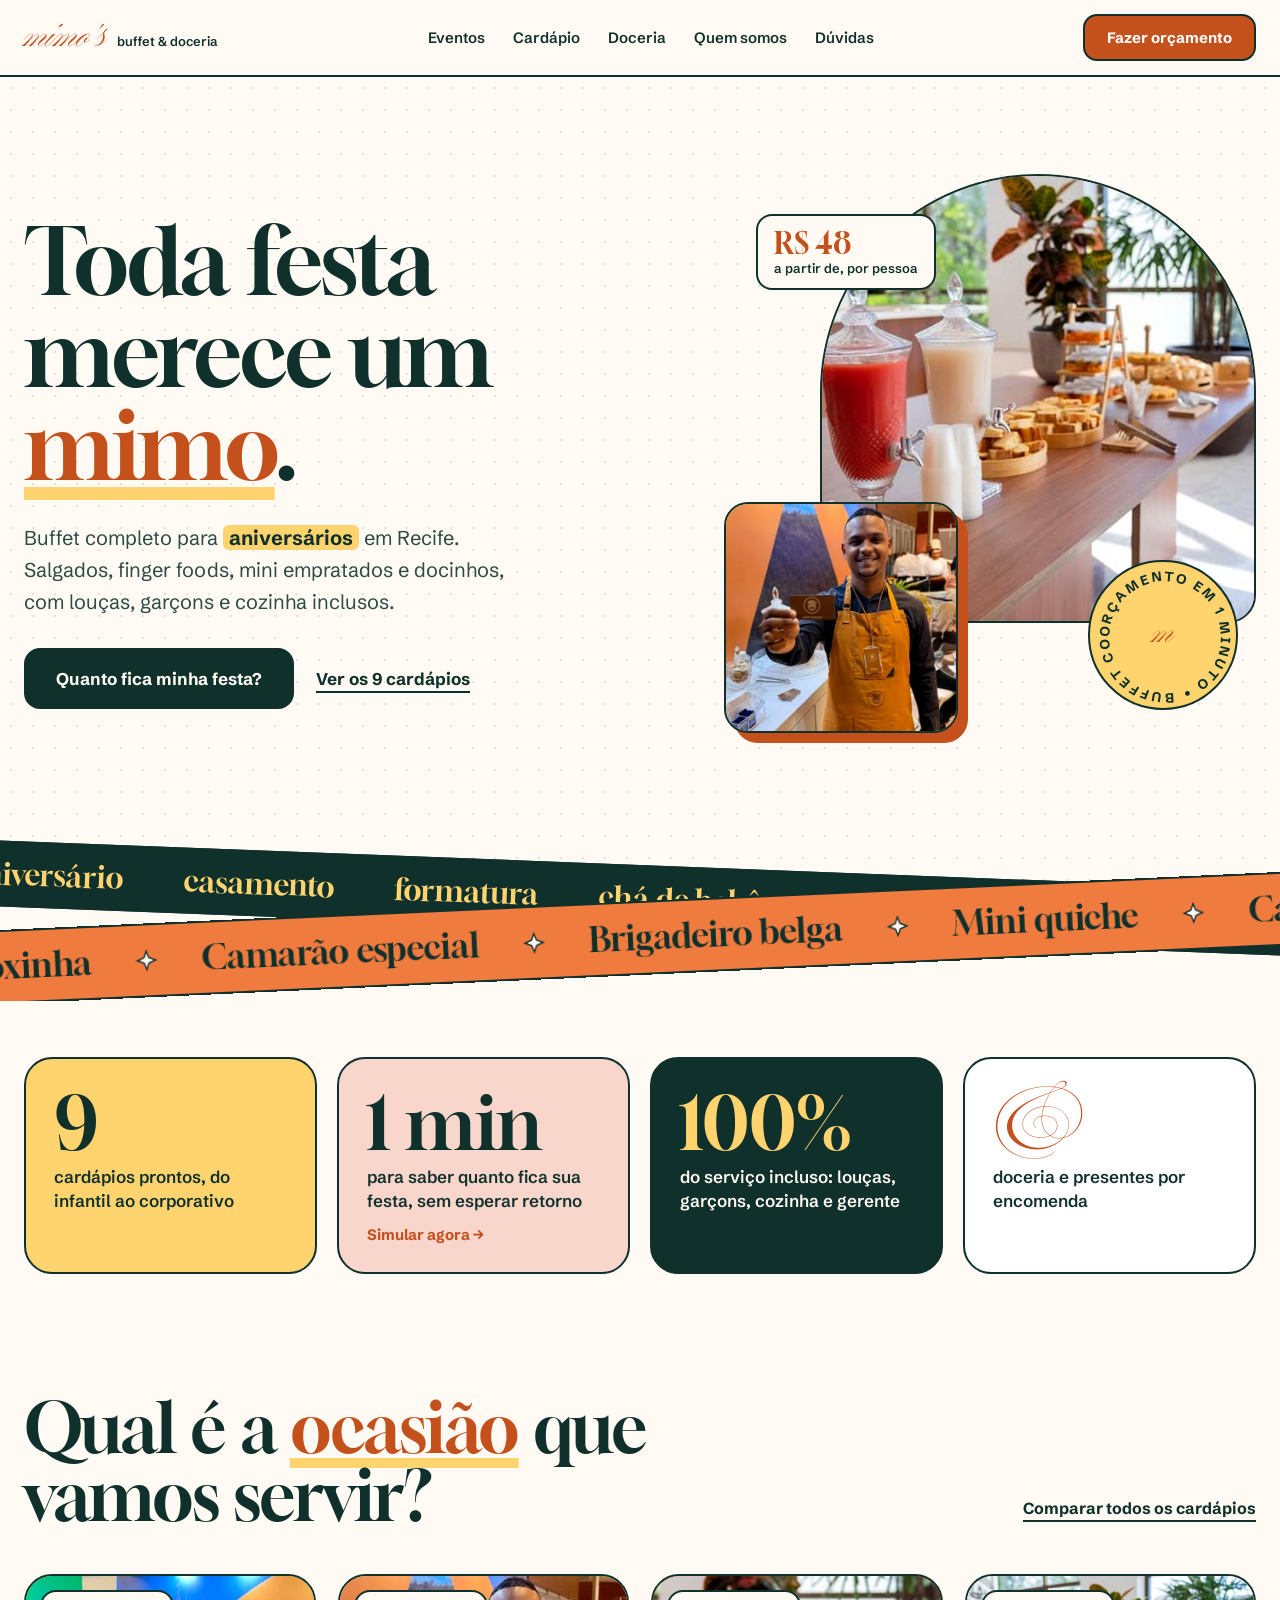
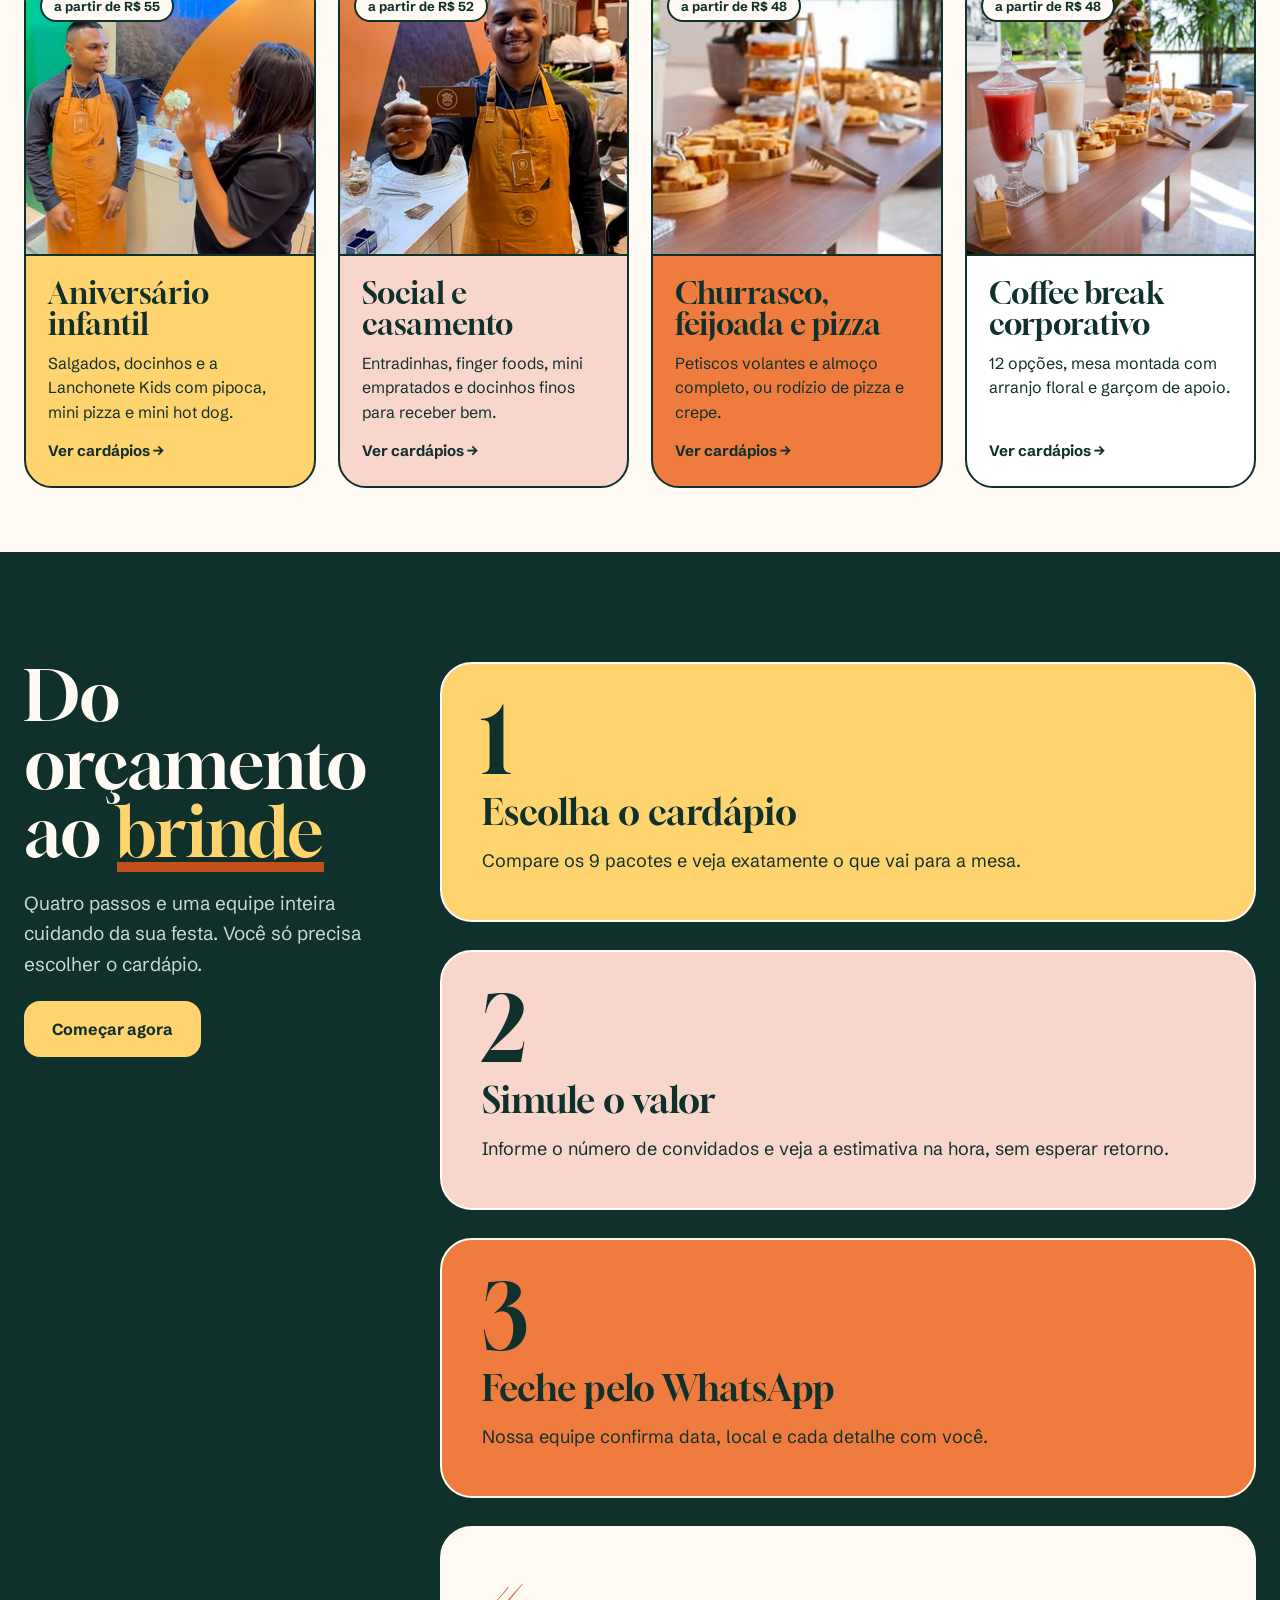
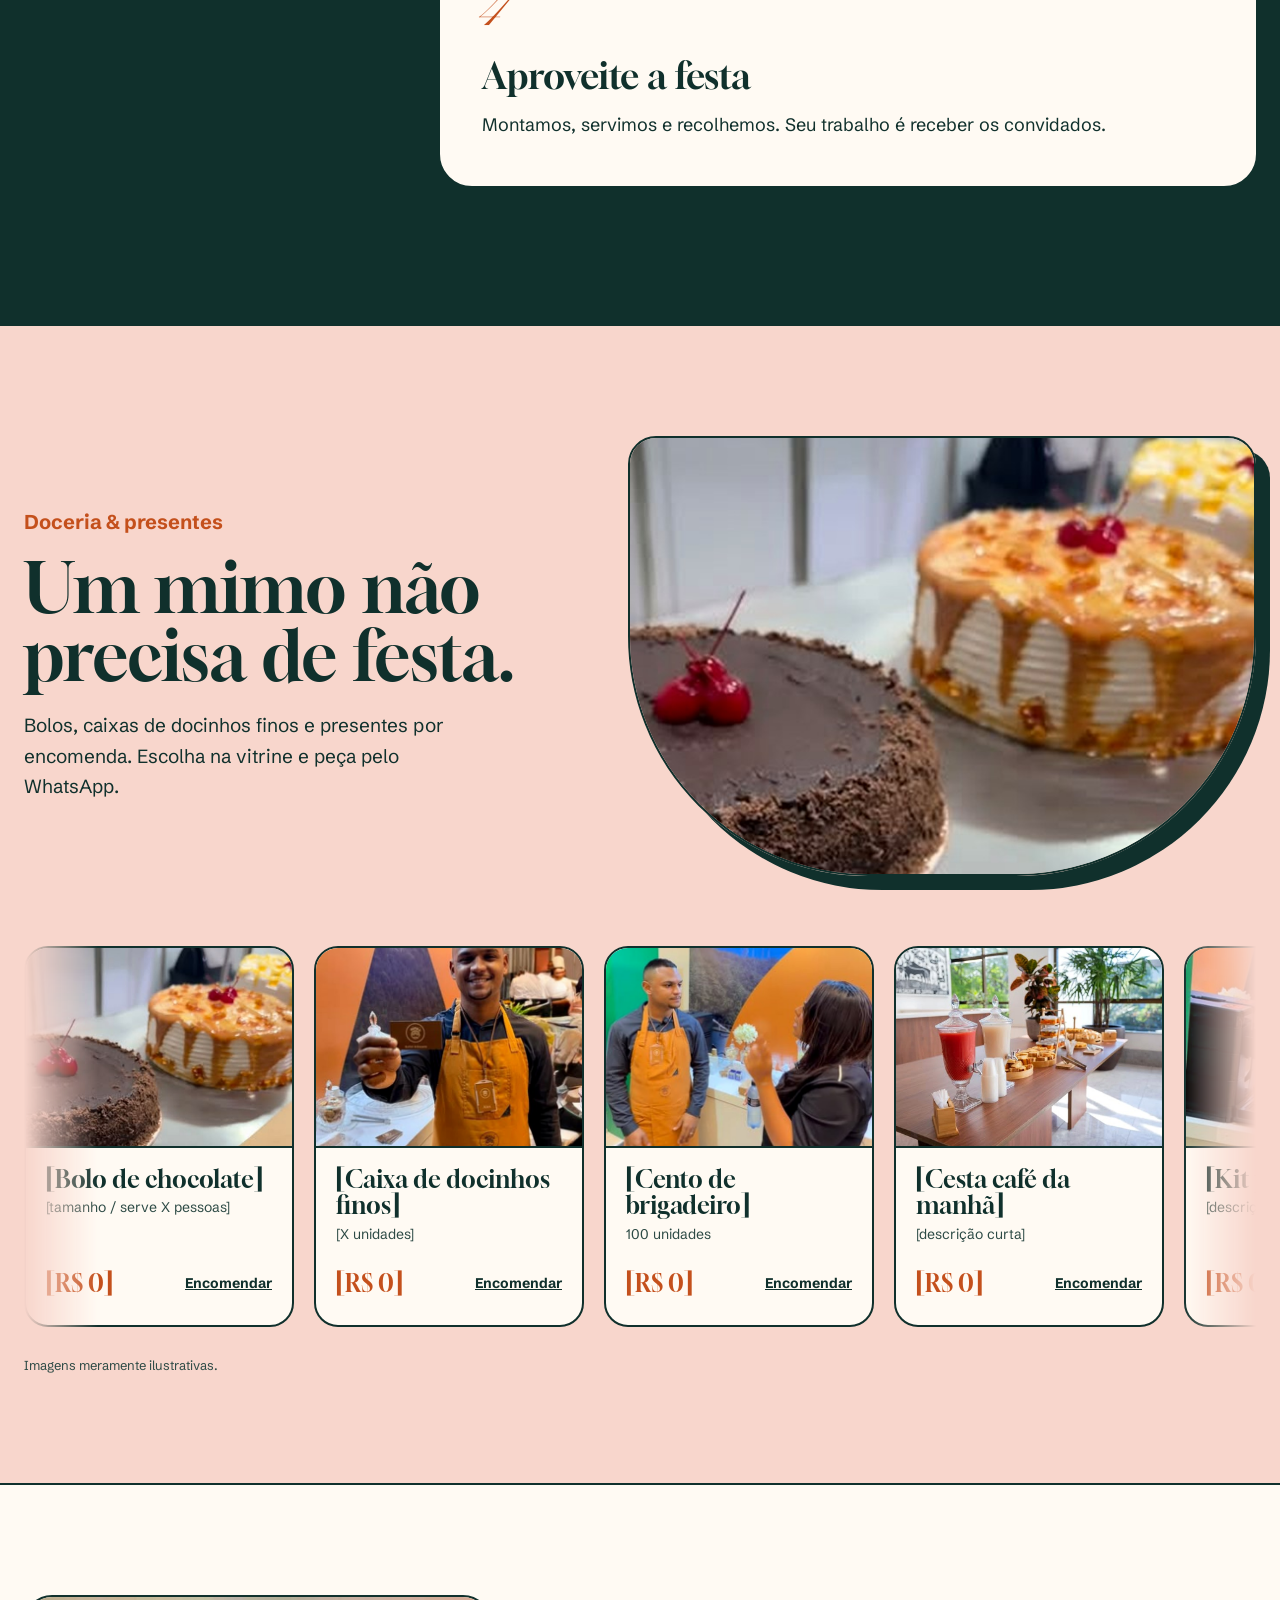
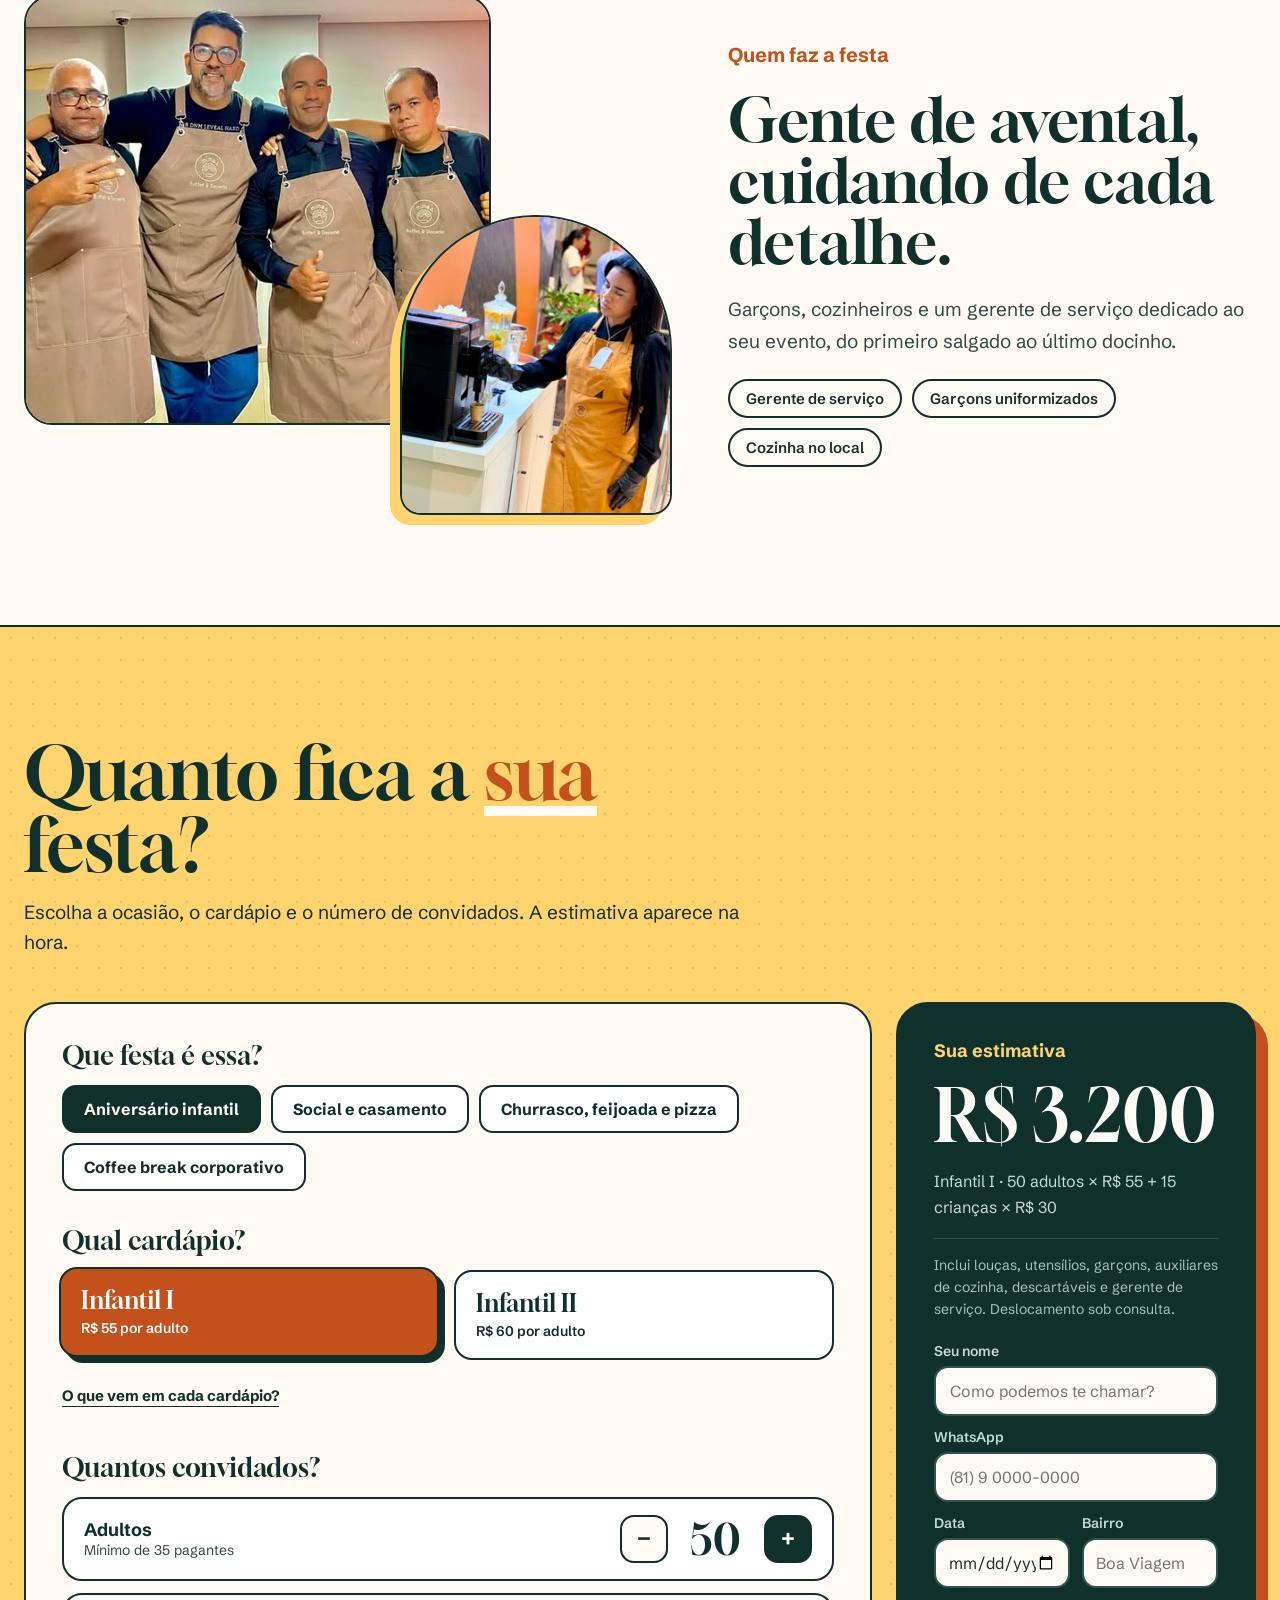
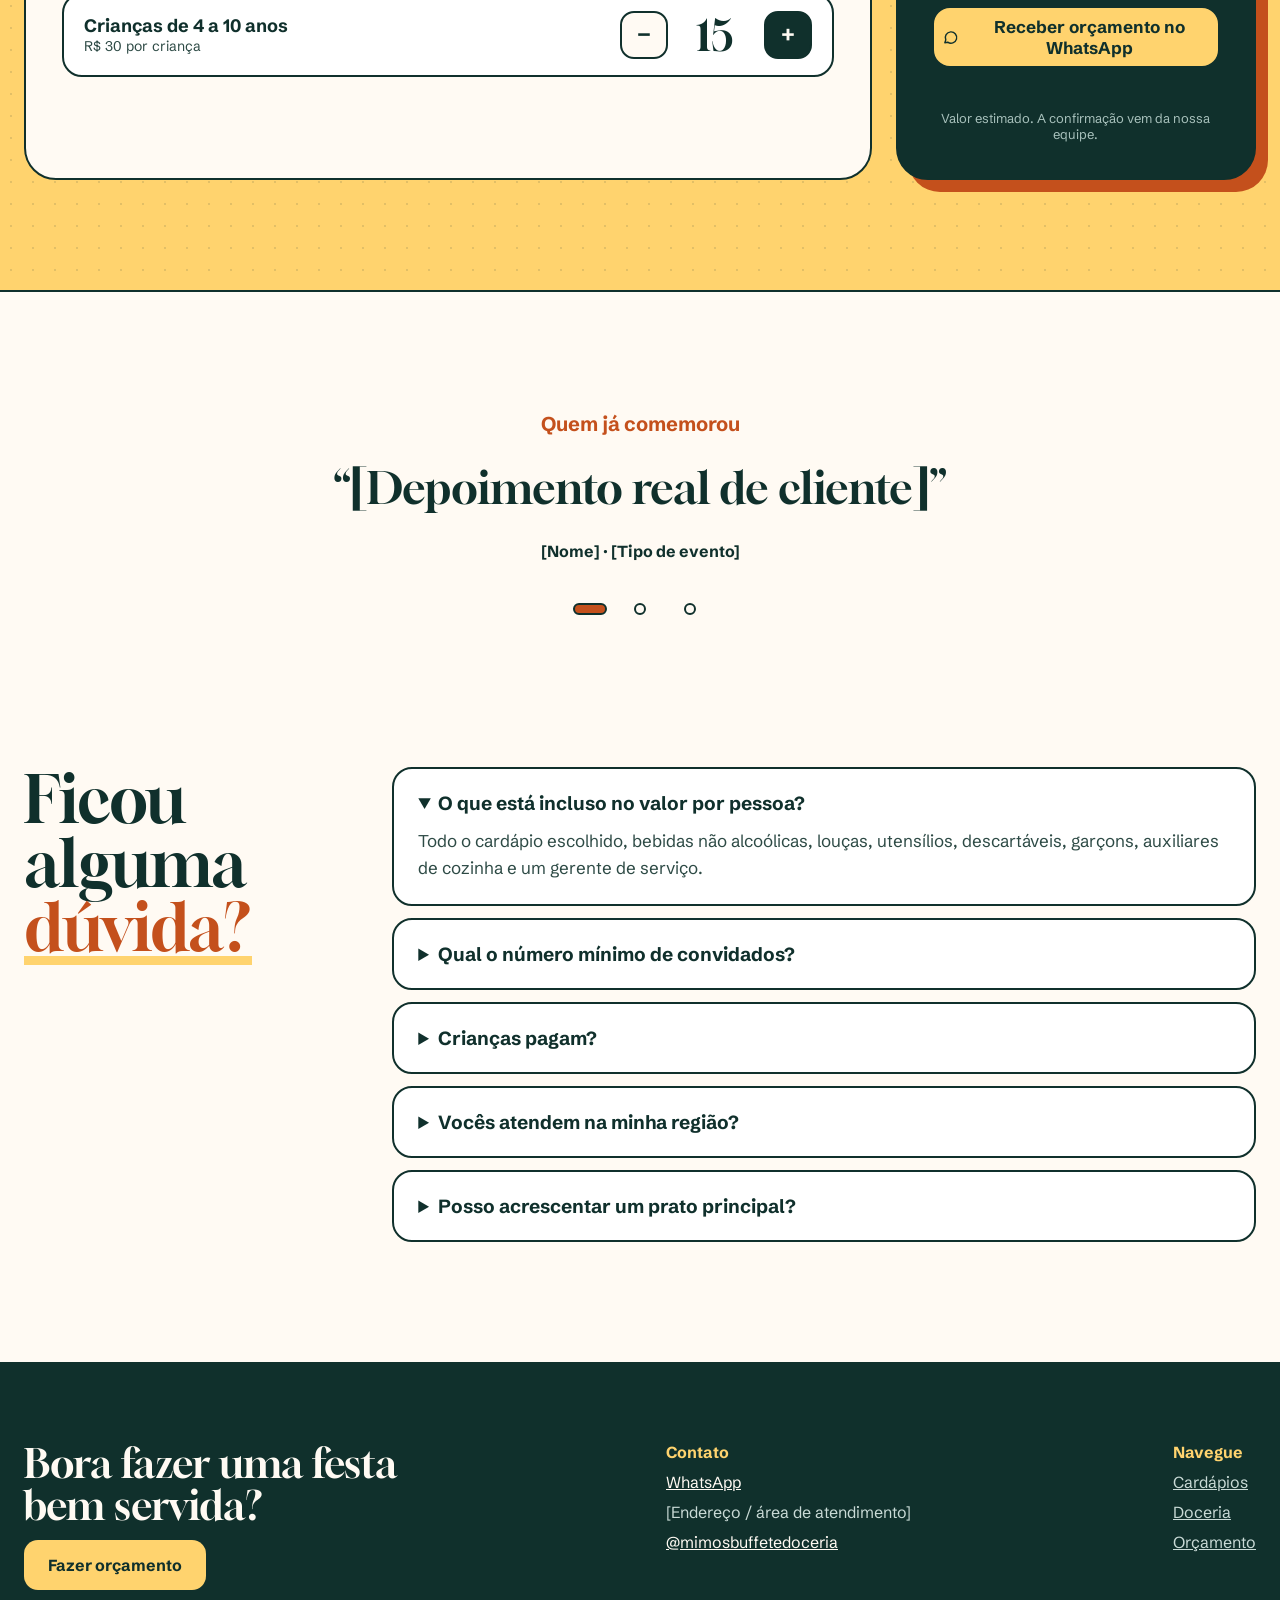
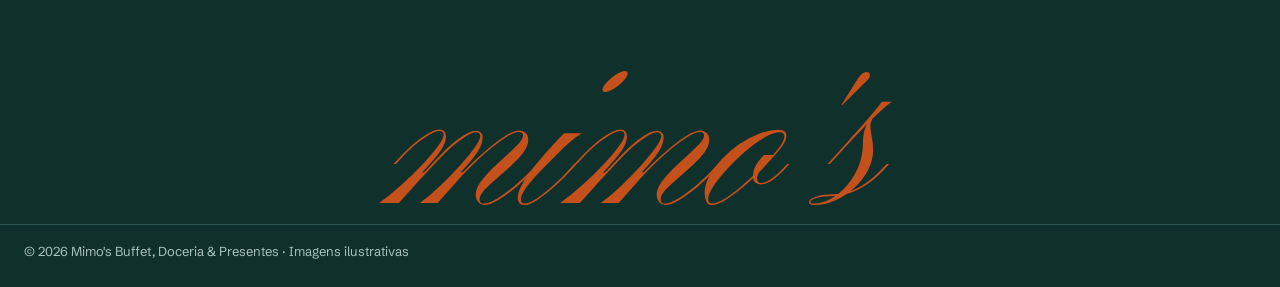
==== commit e33ee1a2: "Add files via upload" ====
--- a/index.html
+++ b/index.html
@@ -37,12 +37,9 @@
 
 <main>
 <section id="topo" class="dots" style="position: relative; overflow: hidden">
-<div class="m-hero" style="max-width: 1280px; margin: 0 auto; padding: 72px 24px 120px; display: flex; flex-wrap: wrap; gap: 48px; align-items: center">
+<div class="m-hero" style="max-width: 1280px; margin: 0 auto; padding: clamp(32px, 7vh, 72px) 24px clamp(84px, 13vh, 120px); min-height: calc(100svh - 76px); display: flex; flex-wrap: wrap; gap: 48px; align-items: center; align-content: center">
 <div style="flex: 1 1 560px; min-width: 0; display: flex; flex-direction: column; gap: 30px">
-<h1 class="rise" style="margin: 0; font-family: 'Gloock', serif; font-weight: 400; font-size: clamp(52px, 8vw, 92px); line-height: 0.98; letter-spacing: -0.02em">Toda festa
-<span class="m-pill" style="display: inline-block; vertical-align: middle; width: 150px; height: 70px; border-radius: 999px; overflow: hidden; border: 2px solid #10302C; margin: 0 6px"><img src="img/bolos.jpg" alt="" style="width: 100%; height: 100%; object-fit: cover; display: block"></span>
-merece um
-<span style="display: block; font-family: 'Ballet', cursive; font-size: clamp(100px, 13vw, 150px); line-height: 0.9; color: #C4501C; margin-top: 8px">mimo<span style="color: #10302C">.</span></span>
+<h1 class="rise" style="margin: 0; font-family: 'Gloock', serif; font-weight: 400; font-size: clamp(48px, min(7.2vw, 10.5vh), 96px); line-height: 1; letter-spacing: -0.02em">Toda festa merece um <span style="color: #C4501C; text-decoration: underline; text-decoration-color: #FFD36E; text-decoration-thickness: 0.14em; text-underline-offset: 0.08em; text-decoration-skip-ink: none">mimo</span>.
 </h1>
 <p class="rise d1" style="margin: 0; font-size: 20px; line-height: 1.6; color: #2D4A45; max-width: 520px">Buffet completo para <span class="word" id="word">aniversários</span> em Recife. Salgados, finger foods, mini empratados e docinhos, com louças, garçons e cozinha inclusos.</p>
 <div class="rise d2" style="display: flex; flex-wrap: wrap; gap: 14px; align-items: center">
@@ -51,14 +48,14 @@
 </div>
 </div>
 
-<div class="rise d2 m-hvis" style="flex: 1 1 440px; min-width: 0; position: relative; height: 600px">
-<div class="px m-arch" style="position: absolute; right: 0; top: 0; width: 82%; height: 470px; border-radius: 220px 220px 28px 28px; overflow: hidden; border: 2px solid #10302C; background: #F8D6CC">
+<div class="rise d2 m-hvis" style="flex: 1 1 440px; min-width: 0; position: relative; height: clamp(420px, 64vh, 600px)">
+<div class="px m-arch" style="position: absolute; right: 0; top: 0; width: 82%; height: 78%; border-radius: 220px 220px 28px 28px; overflow: hidden; border: 2px solid #10302C; background: #F8D6CC">
 <img class="slide on" src="img/mesa.jpg" alt="Mesa de coffee break montada pelo Mimo's">
 <img class="slide" src="img/bolos.jpg" alt="Bolos da doceria Mimo's" loading="lazy">
-<img class="slide" src="img/atendimento.jpg" alt="Equipe servindo doces em evento" loading="lazy">
-<img class="slide" src="img/cafe.jpg" alt="Atendente preparando café no evento" loading="lazy">
-</div>
-<div class="pxs m-small" style="position: absolute; left: 0; bottom: 20px; width: 46%; height: 250px; border-radius: 24px; overflow: hidden; border: 2px solid #10302C; box-shadow: 10px 10px 0 #C4501C; background: #FFD36E">
+<img class="slide" src="img/petiscos.jpg" alt="Mesa com petiscos e bolos fatiados" loading="lazy">
+<img class="slide" src="img/atendimento.jpg" alt="Equipe servindo doces em evento" loading="lazy" style="object-position: 50% 18%">
+</div>
+<div class="pxs m-small" style="position: absolute; left: 0; bottom: 3%; width: 44%; height: 40%; border-radius: 24px; overflow: hidden; border: 2px solid #10302C; box-shadow: 10px 10px 0 #C4501C; background: #FFD36E">
 <img src="img/servico.jpg" alt="Garçom do Mimo's apresentando um doce" style="width: 100%; height: 100%; object-fit: cover; display: block">
 </div>
 <div class="m-badge" style="position: absolute; right: 18px; bottom: 40px; width: 150px; height: 150px; background: #FFD36E; border: 2px solid #10302C; border-radius: 999px; display: flex; align-items: center; justify-content: center">
@@ -106,7 +103,7 @@
 <div style="padding: 22px 22px 26px; display: flex; flex-direction: column; gap: 10px; flex-grow: 1"><h3 style="margin: 0; font-family: 'Gloock', serif; font-weight: 400; font-size: 30px; line-height: 1.05">Social e casamento</h3><p style="margin: 0; font-size: 16px; line-height: 1.55; flex-grow: 1">Entradinhas, finger foods, mini empratados e docinhos finos para receber bem.</p><span style="font-weight: 700; font-size: 15px; margin-top: 6px">Ver cardápios →</span></div>
 </a>
 <a class="card rv" href="cardapio.html#tematico" style="text-decoration: none; color: #10302C; background: #F07B3F; border: 2px solid #10302C; border-radius: 28px; overflow: hidden; display: flex; flex-direction: column">
-<div style="height: 280px; overflow: hidden; border-bottom: 2px solid #10302C; position: relative"><img src="img/brasa.jpg" alt="Linguiças na brasa" loading="lazy" style="width: 100%; height: 100%; object-fit: cover; display: block"><span style="position: absolute; left: 14px; top: 14px; background: #FFFAF3; border: 2px solid #10302C; border-radius: 999px; padding: 6px 12px; font-size: 13px; font-weight: 700">a partir de R$ 48</span></div>
+<div style="height: 280px; overflow: hidden; border-bottom: 2px solid #10302C; position: relative"><img src="img/petiscos.jpg" alt="Mesa de petiscos montada" loading="lazy" style="width: 100%; height: 100%; object-fit: cover; display: block"><span style="position: absolute; left: 14px; top: 14px; background: #FFFAF3; border: 2px solid #10302C; border-radius: 999px; padding: 6px 12px; font-size: 13px; font-weight: 700">a partir de R$ 48</span></div>
 <div style="padding: 22px 22px 26px; display: flex; flex-direction: column; gap: 10px; flex-grow: 1"><h3 style="margin: 0; font-family: 'Gloock', serif; font-weight: 400; font-size: 30px; line-height: 1.05">Churrasco, feijoada e pizza</h3><p style="margin: 0; font-size: 16px; line-height: 1.55; flex-grow: 1">Petiscos volantes e almoço completo, ou rodízio de pizza e crepe.</p><span style="font-weight: 700; font-size: 15px; margin-top: 6px">Ver cardápios →</span></div>
 </a>
 <a class="card rv" href="cardapio.html#corporativo" style="text-decoration: none; color: #10302C; background: #FFFFFF; border: 2px solid #10302C; border-radius: 28px; overflow: hidden; display: flex; flex-direction: column">
